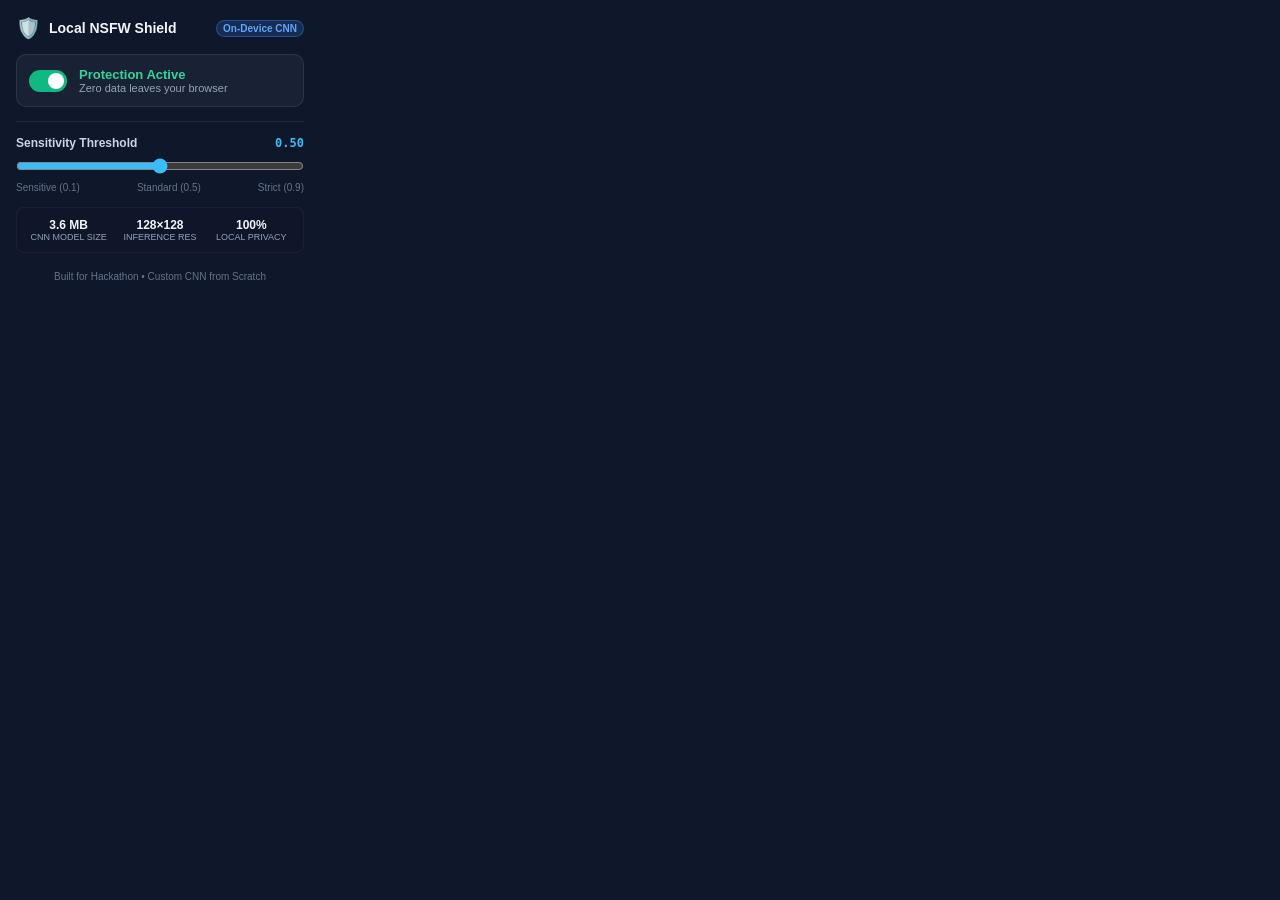
==== extension/popup.html @ f1f172b1 "chore(release): package and publish v1.0.0 direct download release zip" ====
<!DOCTYPE html>
<html lang="en">
<head>
  <meta charset="UTF-8">
  <title>Local NSFW Shield</title>
  <link rel="stylesheet" href="popup.css">
</head>
<body>
  <div class="popup-card">
    <header class="header">
      <div class="brand">
        <span class="shield-icon">🛡️</span>
        <h1>Local NSFW Shield</h1>
      </div>
      <span class="badge">On-Device CNN</span>
    </header>

    <div class="status-section">
      <label class="toggle-switch">
        <input type="checkbox" id="enable-toggle" checked>
        <span class="slider round"></span>
      </label>
      <div class="status-label">
        <span class="status-title" id="status-text">Protection Active</span>
        <span class="status-sub">Zero data leaves your browser</span>
      </div>
    </div>

    <hr class="divider">

    <div class="control-group">
      <div class="control-header">
        <label for="threshold-slider">Sensitivity Threshold</label>
        <span class="value-display" id="threshold-val">0.50</span>
      </div>
      <input type="range" id="threshold-slider" min="0.10" max="0.90" step="0.05" value="0.50">
      <div class="range-labels">
        <span>Sensitive (0.1)</span>
        <span>Standard (0.5)</span>
        <span>Strict (0.9)</span>
      </div>
    </div>

    <div class="stats-box">
      <div class="stat-item">
        <span class="stat-num" id="stat-model">3.6 MB</span>
        <span class="stat-lbl">CNN Model Size</span>
      </div>
      <div class="stat-item">
        <span class="stat-num" id="stat-res">128×128</span>
        <span class="stat-lbl">Inference Res</span>
      </div>
      <div class="stat-item">
        <span class="stat-num" id="stat-privacy">100%</span>
        <span class="stat-lbl">Local Privacy</span>
      </div>
    </div>

    <footer class="footer">
      <span>Built for Hackathon • Custom CNN from Scratch</span>
    </footer>
  </div>

  <script src="popup.js"></script>
</body>
</html>
---- extension/popup.css ----
* {
  box-sizing: border-box;
  margin: 0;
  padding: 0;
}

body {
  width: 320px;
  font-family: -apple-system, BlinkMacSystemFont, "Segoe UI", Roboto, sans-serif;
  background: #0f172a;
  color: #f8fafc;
  padding: 16px;
  user-select: none;
}

.popup-card {
  display: flex;
  flex-direction: column;
  gap: 14px;
}

.header {
  display: flex;
  align-items: center;
  justify-content: space-between;
}

.brand {
  display: flex;
  align-items: center;
  gap: 8px;
}

.shield-icon {
  font-size: 20px;
}

h1 {
  font-size: 14px;
  font-weight: 700;
  color: #f1f5f9;
}

.badge {
  font-size: 10px;
  font-weight: 600;
  background: rgba(59, 130, 246, 0.2);
  color: #60a5fa;
  border: 1px solid rgba(59, 130, 246, 0.4);
  padding: 2px 6px;
  border-radius: 10px;
}

.status-section {
  display: flex;
  align-items: center;
  gap: 12px;
  background: rgba(30, 41, 59, 0.7);
  padding: 12px;
  border-radius: 10px;
  border: 1px solid rgba(255, 255, 255, 0.08);
}

.status-label {
  display: flex;
  flex-direction: column;
}

.status-title {
  font-size: 13px;
  font-weight: 600;
  color: #34d399;
}

.status-sub {
  font-size: 11px;
  color: #94a3b8;
}

.divider {
  border: none;
  height: 1px;
  background: rgba(255, 255, 255, 0.08);
}

.control-group {
  display: flex;
  flex-direction: column;
  gap: 8px;
}

.control-header {
  display: flex;
  justify-content: space-between;
  font-size: 12px;
  font-weight: 600;
  color: #cbd5e1;
}

.value-display {
  color: #38bdf8;
  font-family: monospace;
}

input[type="range"] {
  width: 100%;
  accent-color: #38bdf8;
  cursor: pointer;
}

.range-labels {
  display: flex;
  justify-content: space-between;
  font-size: 10px;
  color: #64748b;
}

.stats-box {
  display: grid;
  grid-template-columns: repeat(3, 1fr);
  gap: 8px;
  background: rgba(15, 23, 42, 0.6);
  padding: 10px;
  border-radius: 8px;
  border: 1px solid rgba(255, 255, 255, 0.05);
}

.stat-item {
  display: flex;
  flex-direction: column;
  align-items: center;
  text-align: center;
}

.stat-num {
  font-size: 12px;
  font-weight: 700;
  color: #f1f5f9;
}

.stat-lbl {
  font-size: 9px;
  color: #94a3b8;
  text-transform: uppercase;
}

.footer {
  text-align: center;
  font-size: 10px;
  color: #64748b;
  margin-top: 4px;
}

/* Toggle switch styling */
.toggle-switch {
  position: relative;
  display: inline-block;
  width: 38px;
  height: 22px;
  flex-shrink: 0;
}

.toggle-switch input {
  opacity: 0;
  width: 0;
  height: 0;
}

.slider {
  position: absolute;
  cursor: pointer;
  top: 0;
  left: 0;
  right: 0;
  bottom: 0;
  background-color: #475569;
  transition: .2s;
}

.slider:before {
  position: absolute;
  content: "";
  height: 16px;
  width: 16px;
  left: 3px;
  bottom: 3px;
  background-color: white;
  transition: .2s;
}

input:checked + .slider {
  background-color: #10b981;
}

input:checked + .slider:before {
  transform: translateX(16px);
}

.slider.round {
  border-radius: 22px;
}

.slider.round:before {
  border-radius: 50%;
}
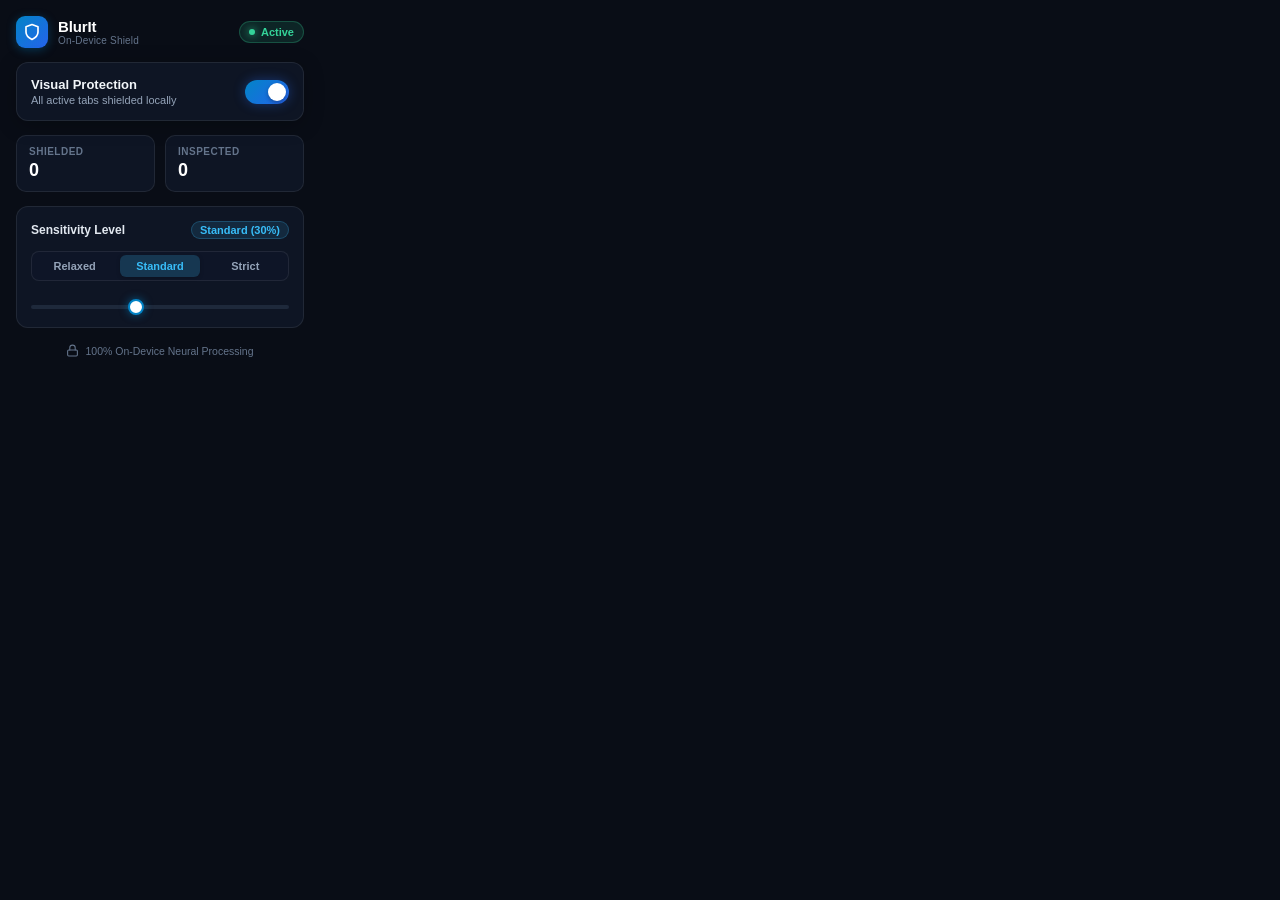
==== commit bea4db76: "feat(ui): redesign popup into luxury-tier interface and replace in-page warning badges with discreet" ====
--- a/extension/popup.html
+++ b/extension/popup.html
@@ -2,62 +2,83 @@
 <html lang="en">
 <head>
   <meta charset="UTF-8">
-  <title>Local NSFW Shield</title>
+  <meta name="viewport" content="width=device-width, initial-scale=1.0">
+  <title>BlurIt</title>
   <link rel="stylesheet" href="popup.css">
 </head>
 <body>
-  <div class="popup-card">
-    <header class="header">
+  <div class="app-container">
+    <!-- Header -->
+    <header class="app-header">
       <div class="brand">
-        <span class="shield-icon">🛡️</span>
-        <h1>Local NSFW Shield</h1>
+        <div class="brand-icon-wrapper">
+          <svg class="brand-icon" viewBox="0 0 24 24" width="18" height="18" fill="none" stroke="currentColor" stroke-width="2.2" stroke-linecap="round" stroke-linejoin="round">
+            <path d="M12 22s8-4 8-10V5l-8-3-8 3v7c0 6 8 10 8 10z"></path>
+          </svg>
+        </div>
+        <div class="brand-text">
+          <span class="brand-name">BlurIt</span>
+          <span class="brand-tag">On-Device Shield</span>
+        </div>
       </div>
-      <span class="badge">On-Device CNN</span>
+      <div class="status-indicator-badge" id="status-badge">
+        <span class="pulse-dot"></span>
+        <span class="status-text" id="status-text">Active</span>
+      </div>
     </header>
 
-    <div class="status-section">
-      <label class="toggle-switch">
+    <!-- Main Shield Card -->
+    <section class="shield-card">
+      <div class="shield-card-left">
+        <span class="shield-heading">Visual Protection</span>
+        <span class="shield-subheading" id="shield-subtext">All active tabs shielded locally</span>
+      </div>
+      <label class="switch" aria-label="Toggle protection">
         <input type="checkbox" id="enable-toggle" checked>
-        <span class="slider round"></span>
+        <span class="switch-slider"></span>
       </label>
-      <div class="status-label">
-        <span class="status-title" id="status-text">Protection Active</span>
-        <span class="status-sub">Zero data leaves your browser</span>
+    </section>
+
+    <!-- Metrics Grid -->
+    <section class="metrics-grid">
+      <div class="metric-card">
+        <span class="metric-label">Shielded</span>
+        <span class="metric-value" id="stat-blurred">0</span>
       </div>
-    </div>
+      <div class="metric-card">
+        <span class="metric-label">Inspected</span>
+        <span class="metric-value" id="stat-scanned">0</span>
+      </div>
+    </section>
 
-    <hr class="divider">
+    <!-- Sensitivity Control -->
+    <section class="control-panel">
+      <div class="control-header">
+        <span class="control-title">Sensitivity Level</span>
+        <span class="control-badge" id="threshold-val">Standard (30%)</span>
+      </div>
 
-    <div class="control-group">
-      <div class="control-header">
-        <label for="threshold-slider">Sensitivity Threshold</label>
-        <span class="value-display" id="threshold-val">0.50</span>
+      <!-- Preset Segmented Controls -->
+      <div class="preset-group">
+        <button type="button" class="preset-btn" data-val="0.45">Relaxed</button>
+        <button type="button" class="preset-btn active" data-val="0.30">Standard</button>
+        <button type="button" class="preset-btn" data-val="0.20">Strict</button>
       </div>
-      <input type="range" id="threshold-slider" min="0.10" max="0.90" step="0.05" value="0.50">
-      <div class="range-labels">
-        <span>Sensitive (0.1)</span>
-        <span>Standard (0.5)</span>
-        <span>Strict (0.9)</span>
+
+      <div class="slider-wrapper">
+        <input type="range" id="threshold-slider" min="0.10" max="0.60" step="0.05" value="0.30" aria-label="Sensitivity threshold">
       </div>
-    </div>
+    </section>
 
-    <div class="stats-box">
-      <div class="stat-item">
-        <span class="stat-num" id="stat-model">3.6 MB</span>
-        <span class="stat-lbl">CNN Model Size</span>
+    <!-- Privacy Guarantee Footer -->
+    <footer class="app-footer">
+      <div class="privacy-note">
+        <svg viewBox="0 0 24 24" width="13" height="13" fill="none" stroke="currentColor" stroke-width="2" stroke-linecap="round" stroke-linejoin="round">
+          <rect x="3" y="11" width="18" height="11" rx="2" ry="2"></rect>
+          <path d="M7 11V7a5 5 0 0 1 10 0v4"></path>
+        </svg>
+        <span>100% On-Device Neural Processing</span>
       </div>
-      <div class="stat-item">
-        <span class="stat-num" id="stat-res">128×128</span>
-        <span class="stat-lbl">Inference Res</span>
-      </div>
-      <div class="stat-item">
-        <span class="stat-num" id="stat-privacy">100%</span>
-        <span class="stat-lbl">Local Privacy</span>
-      </div>
-    </div>
-
-    <footer class="footer">
-      <span>Built for Hackathon • Custom CNN from Scratch</span>
     </footer>
   </div>
 
--- a/extension/popup.css
+++ b/extension/popup.css
@@ -1,3 +1,17 @@
+:root {
+  --bg-app: #090d16;
+  --bg-card: rgba(18, 26, 43, 0.7);
+  --bg-card-hover: rgba(24, 34, 56, 0.85);
+  --border-subtle: rgba(255, 255, 255, 0.08);
+  --border-focus: rgba(56, 189, 248, 0.4);
+  --text-primary: #f8fafc;
+  --text-secondary: #94a3b8;
+  --text-muted: #64748b;
+  --accent-blue: #38bdf8;
+  --accent-emerald: #34d399;
+  --accent-amber: #fbbf24;
+}
+
 * {
   box-sizing: border-box;
   margin: 0;
@@ -6,20 +20,22 @@
 
 body {
   width: 320px;
-  font-family: -apple-system, BlinkMacSystemFont, "Segoe UI", Roboto, sans-serif;
-  background: #0f172a;
-  color: #f8fafc;
+  font-family: -apple-system, BlinkMacSystemFont, "Inter", "Segoe UI", Roboto, sans-serif;
+  background: var(--bg-app);
+  color: var(--text-primary);
   padding: 16px;
   user-select: none;
-}
-
-.popup-card {
+  -webkit-font-smoothing: antialiased;
+}
+
+.app-container {
   display: flex;
   flex-direction: column;
   gap: 14px;
 }
 
-.header {
+/* Header */
+.app-header {
   display: flex;
   align-items: center;
   justify-content: space-between;
@@ -28,178 +44,294 @@
 .brand {
   display: flex;
   align-items: center;
-  gap: 8px;
-}
-
-.shield-icon {
-  font-size: 20px;
-}
-
-h1 {
-  font-size: 14px;
+  gap: 10px;
+}
+
+.brand-icon-wrapper {
+  width: 32px;
+  height: 32px;
+  border-radius: 9px;
+  background: linear-gradient(135deg, #0284c7, #2563eb);
+  display: flex;
+  align-items: center;
+  justify-content: center;
+  color: #ffffff;
+  box-shadow: 0 2px 10px rgba(2, 132, 199, 0.35);
+}
+
+.brand-text {
+  display: flex;
+  flex-direction: column;
+  line-height: 1.15;
+}
+
+.brand-name {
+  font-size: 15px;
   font-weight: 700;
+  letter-spacing: -0.01em;
+  color: #ffffff;
+}
+
+.brand-tag {
+  font-size: 10px;
+  font-weight: 500;
+  color: var(--text-muted);
+  letter-spacing: 0.02em;
+}
+
+.status-indicator-badge {
+  display: inline-flex;
+  align-items: center;
+  gap: 6px;
+  background: rgba(52, 211, 153, 0.12);
+  border: 1px solid rgba(52, 211, 153, 0.25);
+  padding: 4px 9px;
+  border-radius: 20px;
+  font-size: 11px;
+  font-weight: 600;
+  color: var(--accent-emerald);
+}
+
+.status-indicator-badge.paused {
+  background: rgba(251, 191, 36, 0.12);
+  border-color: rgba(251, 191, 36, 0.25);
+  color: var(--accent-amber);
+}
+
+.pulse-dot {
+  width: 6px;
+  height: 6px;
+  border-radius: 50%;
+  background: currentColor;
+  box-shadow: 0 0 8px currentColor;
+  animation: pulse-ring 2s infinite ease-in-out;
+}
+
+@keyframes pulse-ring {
+  0%, 100% { opacity: 1; transform: scale(1); }
+  50% { opacity: 0.5; transform: scale(0.85); }
+}
+
+/* Main Shield Card */
+.shield-card {
+  background: var(--bg-card);
+  backdrop-filter: blur(12px);
+  border: 1px solid var(--border-subtle);
+  border-radius: 12px;
+  padding: 14px;
+  display: flex;
+  align-items: center;
+  justify-content: space-between;
+  box-shadow: 0 4px 20px rgba(0, 0, 0, 0.25);
+}
+
+.shield-card-left {
+  display: flex;
+  flex-direction: column;
+  gap: 2px;
+}
+
+.shield-heading {
+  font-size: 13px;
+  font-weight: 600;
   color: #f1f5f9;
 }
 
-.badge {
-  font-size: 10px;
-  font-weight: 600;
-  background: rgba(59, 130, 246, 0.2);
-  color: #60a5fa;
-  border: 1px solid rgba(59, 130, 246, 0.4);
-  padding: 2px 6px;
-  border-radius: 10px;
-}
-
-.status-section {
-  display: flex;
-  align-items: center;
-  gap: 12px;
-  background: rgba(30, 41, 59, 0.7);
-  padding: 12px;
-  border-radius: 10px;
-  border: 1px solid rgba(255, 255, 255, 0.08);
-}
-
-.status-label {
-  display: flex;
-  flex-direction: column;
-}
-
-.status-title {
-  font-size: 13px;
-  font-weight: 600;
-  color: #34d399;
-}
-
-.status-sub {
+.shield-subheading {
   font-size: 11px;
-  color: #94a3b8;
-}
-
-.divider {
-  border: none;
-  height: 1px;
-  background: rgba(255, 255, 255, 0.08);
-}
-
-.control-group {
-  display: flex;
-  flex-direction: column;
-  gap: 8px;
-}
-
-.control-header {
-  display: flex;
-  justify-content: space-between;
-  font-size: 12px;
-  font-weight: 600;
-  color: #cbd5e1;
-}
-
-.value-display {
-  color: #38bdf8;
-  font-family: monospace;
-}
-
-input[type="range"] {
-  width: 100%;
-  accent-color: #38bdf8;
-  cursor: pointer;
-}
-
-.range-labels {
-  display: flex;
-  justify-content: space-between;
-  font-size: 10px;
-  color: #64748b;
-}
-
-.stats-box {
-  display: grid;
-  grid-template-columns: repeat(3, 1fr);
-  gap: 8px;
-  background: rgba(15, 23, 42, 0.6);
-  padding: 10px;
-  border-radius: 8px;
-  border: 1px solid rgba(255, 255, 255, 0.05);
-}
-
-.stat-item {
-  display: flex;
-  flex-direction: column;
-  align-items: center;
-  text-align: center;
-}
-
-.stat-num {
-  font-size: 12px;
-  font-weight: 700;
-  color: #f1f5f9;
-}
-
-.stat-lbl {
-  font-size: 9px;
-  color: #94a3b8;
-  text-transform: uppercase;
-}
-
-.footer {
-  text-align: center;
-  font-size: 10px;
-  color: #64748b;
-  margin-top: 4px;
-}
-
-/* Toggle switch styling */
-.toggle-switch {
+  color: var(--text-secondary);
+}
+
+/* iOS-Style Toggle Switch */
+.switch {
   position: relative;
   display: inline-block;
-  width: 38px;
-  height: 22px;
+  width: 44px;
+  height: 24px;
   flex-shrink: 0;
 }
 
-.toggle-switch input {
+.switch input {
   opacity: 0;
   width: 0;
   height: 0;
 }
 
-.slider {
+.switch-slider {
   position: absolute;
   cursor: pointer;
-  top: 0;
-  left: 0;
-  right: 0;
-  bottom: 0;
-  background-color: #475569;
-  transition: .2s;
-}
-
-.slider:before {
+  inset: 0;
+  background-color: #334155;
+  transition: all 0.25s cubic-bezier(0.4, 0, 0.2, 1);
+  border-radius: 24px;
+}
+
+.switch-slider::before {
   position: absolute;
   content: "";
-  height: 16px;
-  width: 16px;
+  height: 18px;
+  width: 18px;
   left: 3px;
   bottom: 3px;
   background-color: white;
-  transition: .2s;
-}
-
-input:checked + .slider {
-  background-color: #10b981;
-}
-
-input:checked + .slider:before {
-  transform: translateX(16px);
-}
-
-.slider.round {
-  border-radius: 22px;
-}
-
-.slider.round:before {
+  transition: all 0.25s cubic-bezier(0.4, 0, 0.2, 1);
   border-radius: 50%;
-}
+  box-shadow: 0 2px 4px rgba(0, 0, 0, 0.3);
+}
+
+.switch input:checked + .switch-slider {
+  background: linear-gradient(135deg, #0284c7, #2563eb);
+  box-shadow: 0 0 12px rgba(37, 99, 235, 0.4);
+}
+
+.switch input:checked + .switch-slider::before {
+  transform: translateX(20px);
+}
+
+/* Metrics Grid */
+.metrics-grid {
+  display: grid;
+  grid-template-columns: 1fr 1fr;
+  gap: 10px;
+}
+
+.metric-card {
+  background: var(--bg-card);
+  border: 1px solid var(--border-subtle);
+  border-radius: 10px;
+  padding: 10px 12px;
+  display: flex;
+  flex-direction: column;
+  gap: 3px;
+}
+
+.metric-label {
+  font-size: 10px;
+  text-transform: uppercase;
+  letter-spacing: 0.05em;
+  color: var(--text-muted);
+  font-weight: 600;
+}
+
+.metric-value {
+  font-size: 18px;
+  font-weight: 700;
+  color: #ffffff;
+  font-variant-numeric: tabular-nums;
+}
+
+/* Control Panel */
+.control-panel {
+  background: var(--bg-card);
+  border: 1px solid var(--border-subtle);
+  border-radius: 12px;
+  padding: 14px;
+  display: flex;
+  flex-direction: column;
+  gap: 12px;
+}
+
+.control-header {
+  display: flex;
+  align-items: center;
+  justify-content: space-between;
+}
+
+.control-title {
+  font-size: 12px;
+  font-weight: 600;
+  color: #e2e8f0;
+}
+
+.control-badge {
+  font-size: 11px;
+  font-weight: 600;
+  color: var(--accent-blue);
+  background: rgba(56, 189, 248, 0.12);
+  border: 1px solid rgba(56, 189, 248, 0.25);
+  padding: 2px 8px;
+  border-radius: 12px;
+}
+
+/* Segmented Buttons */
+.preset-group {
+  display: grid;
+  grid-template-columns: repeat(3, 1fr);
+  gap: 6px;
+  background: rgba(15, 23, 42, 0.6);
+  padding: 3px;
+  border-radius: 8px;
+  border: 1px solid var(--border-subtle);
+}
+
+.preset-btn {
+  background: transparent;
+  border: none;
+  color: var(--text-secondary);
+  padding: 5px 0;
+  font-size: 11px;
+  font-weight: 600;
+  border-radius: 6px;
+  cursor: pointer;
+  transition: all 0.15s ease;
+}
+
+.preset-btn:hover {
+  color: #ffffff;
+}
+
+.preset-btn.active {
+  background: rgba(56, 189, 248, 0.2);
+  color: var(--accent-blue);
+  box-shadow: 0 1px 4px rgba(0, 0, 0, 0.2);
+}
+
+/* Slider */
+.slider-wrapper {
+  padding-top: 2px;
+}
+
+input[type="range"] {
+  -webkit-appearance: none;
+  appearance: none;
+  width: 100%;
+  height: 4px;
+  background: #1e293b;
+  border-radius: 4px;
+  outline: none;
+  cursor: pointer;
+}
+
+input[type="range"]::-webkit-slider-thumb {
+  -webkit-appearance: none;
+  appearance: none;
+  width: 16px;
+  height: 16px;
+  border-radius: 50%;
+  background: #ffffff;
+  border: 2px solid #0284c7;
+  box-shadow: 0 0 8px rgba(2, 132, 199, 0.6);
+  cursor: pointer;
+  transition: transform 0.15s ease;
+}
+
+input[type="range"]::-webkit-slider-thumb:hover {
+  transform: scale(1.15);
+}
+
+/* Footer */
+.app-footer {
+  display: flex;
+  align-items: center;
+  justify-content: center;
+  padding-top: 2px;
+}
+
+.privacy-note {
+  display: flex;
+  align-items: center;
+  gap: 6px;
+  font-size: 10.5px;
+  color: var(--text-muted);
+  font-weight: 500;
+}
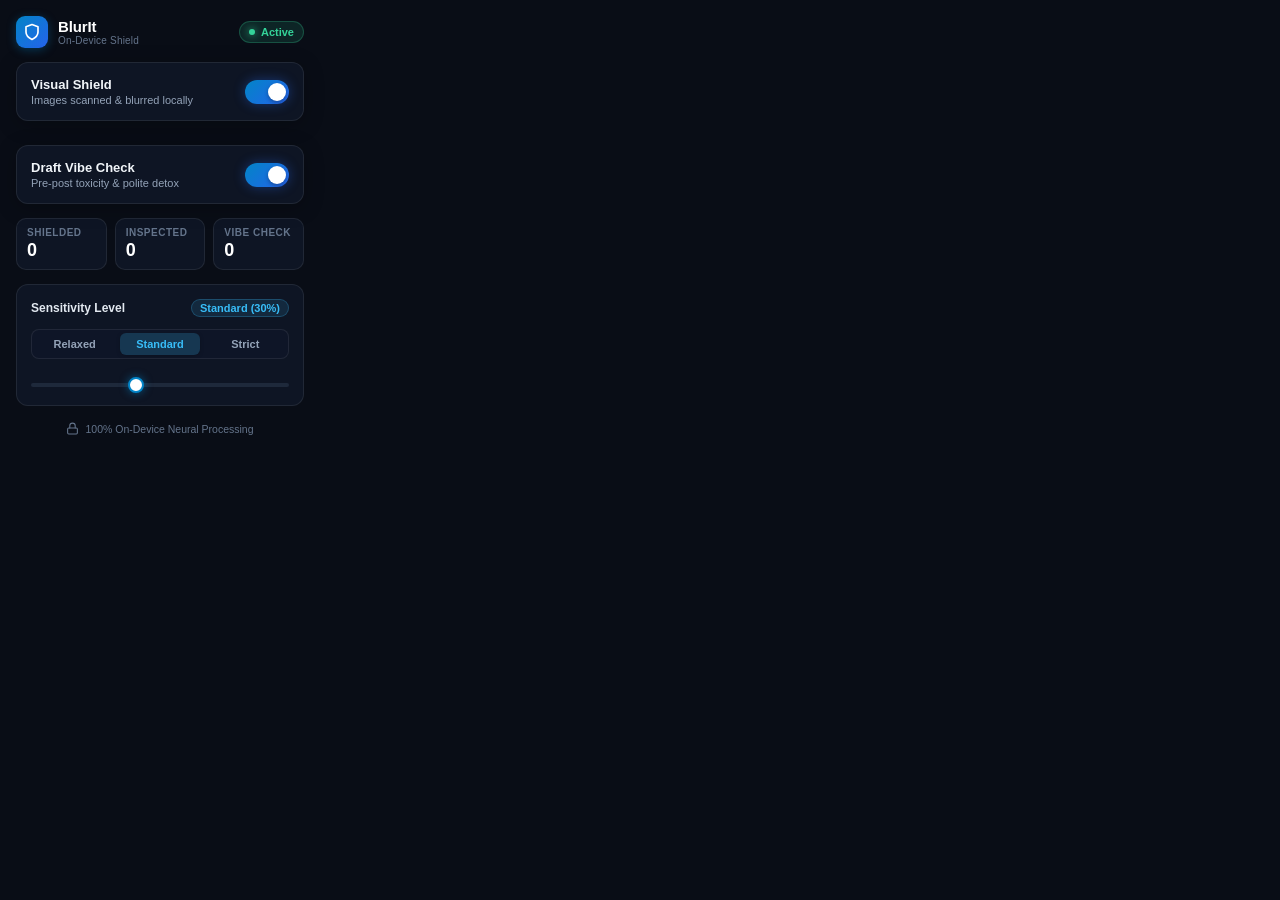
==== commit b239dadc: "feat(extension): add pre-draft message vibe checker and polite detoxifier" ====
--- a/extension/popup.html
+++ b/extension/popup.html
@@ -27,14 +27,26 @@
       </div>
     </header>
 
-    <!-- Main Shield Card -->
+    <!-- Main Shield Card (Images) -->
     <section class="shield-card">
       <div class="shield-card-left">
-        <span class="shield-heading">Visual Protection</span>
-        <span class="shield-subheading" id="shield-subtext">All active tabs shielded locally</span>
+        <span class="shield-heading">Visual Shield</span>
+        <span class="shield-subheading" id="shield-subtext">Images scanned & blurred locally</span>
       </div>
-      <label class="switch" aria-label="Toggle protection">
+      <label class="switch" aria-label="Toggle visual protection">
         <input type="checkbox" id="enable-toggle" checked>
+        <span class="switch-slider"></span>
+      </label>
+    </section>
+
+    <!-- Message Vibe Check Card -->
+    <section class="shield-card" style="margin-top: 10px;">
+      <div class="shield-card-left">
+        <span class="shield-heading">Draft Vibe Check</span>
+        <span class="shield-subheading" id="vibe-subtext">Pre-post toxicity & polite detox</span>
+      </div>
+      <label class="switch" aria-label="Toggle message vibe check">
+        <input type="checkbox" id="vibe-toggle" checked>
         <span class="switch-slider"></span>
       </label>
     </section>
@@ -48,6 +60,10 @@
       <div class="metric-card">
         <span class="metric-label">Inspected</span>
         <span class="metric-value" id="stat-scanned">0</span>
+      </div>
+      <div class="metric-card">
+        <span class="metric-label">Vibe Check</span>
+        <span class="metric-value" id="stat-vibe">0</span>
       </div>
     </section>
 
--- a/extension/popup.css
+++ b/extension/popup.css
@@ -191,18 +191,18 @@
 /* Metrics Grid */
 .metrics-grid {
   display: grid;
-  grid-template-columns: 1fr 1fr;
-  gap: 10px;
+  grid-template-columns: repeat(3, 1fr);
+  gap: 8px;
 }
 
 .metric-card {
   background: var(--bg-card);
   border: 1px solid var(--border-subtle);
   border-radius: 10px;
-  padding: 10px 12px;
-  display: flex;
-  flex-direction: column;
-  gap: 3px;
+  padding: 8px 10px;
+  display: flex;
+  flex-direction: column;
+  gap: 2px;
 }
 
 .metric-label {
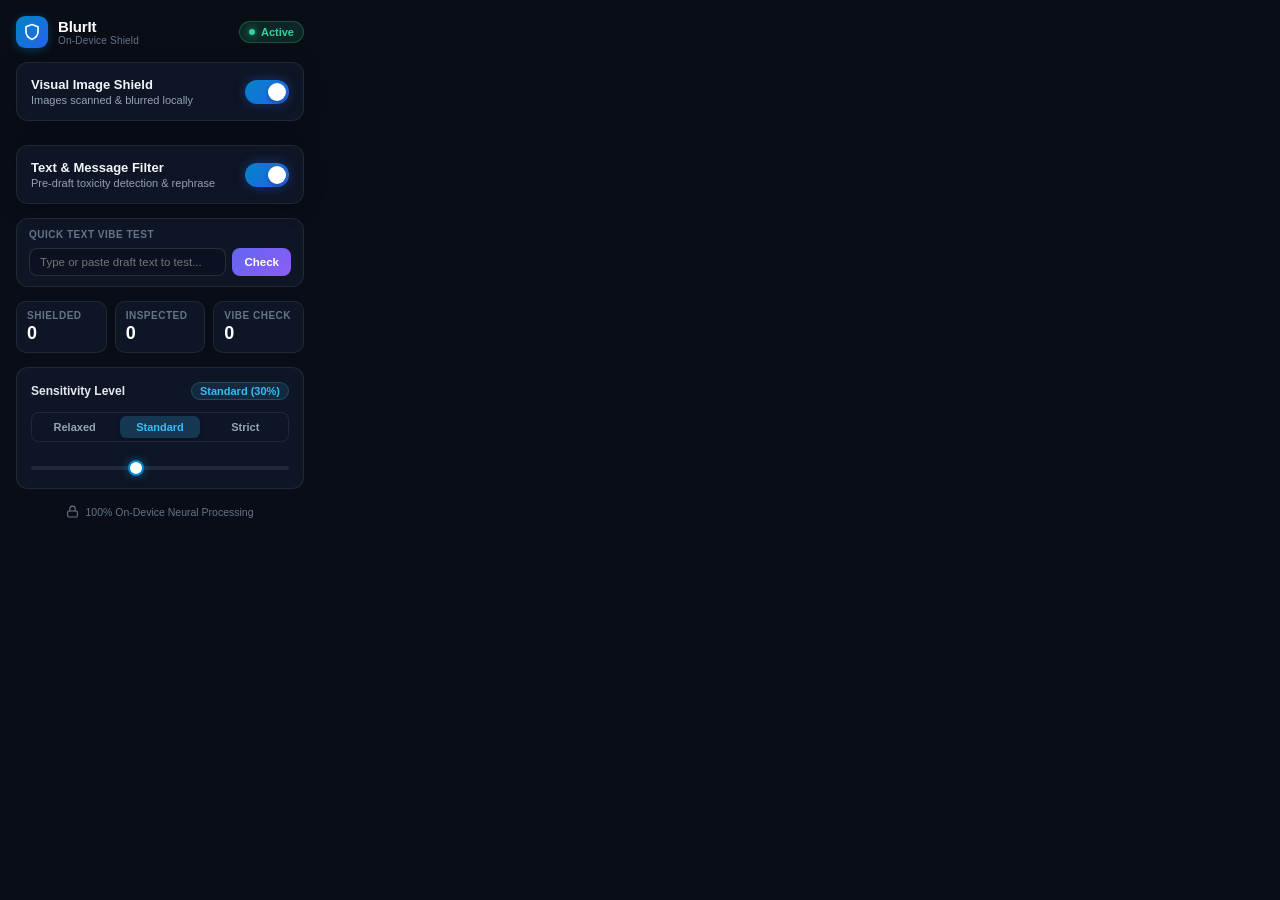
==== commit 783fe690: "feat(popup): add direct in-popup text vibe tester and dual text filter toggle" ====
--- a/extension/popup.html
+++ b/extension/popup.html
@@ -30,7 +30,7 @@
     <!-- Main Shield Card (Images) -->
     <section class="shield-card">
       <div class="shield-card-left">
-        <span class="shield-heading">Visual Shield</span>
+        <span class="shield-heading">Visual Image Shield</span>
         <span class="shield-subheading" id="shield-subtext">Images scanned & blurred locally</span>
       </div>
       <label class="switch" aria-label="Toggle visual protection">
@@ -39,16 +39,34 @@
       </label>
     </section>
 
-    <!-- Message Vibe Check Card -->
+    <!-- Text & Message Filter Card -->
     <section class="shield-card" style="margin-top: 10px;">
       <div class="shield-card-left">
-        <span class="shield-heading">Draft Vibe Check</span>
-        <span class="shield-subheading" id="vibe-subtext">Pre-post toxicity & polite detox</span>
+        <span class="shield-heading">Text & Message Filter</span>
+        <span class="shield-subheading" id="vibe-subtext">Pre-draft toxicity detection & rephrase</span>
       </div>
-      <label class="switch" aria-label="Toggle message vibe check">
+      <label class="switch" aria-label="Toggle text filter">
         <input type="checkbox" id="vibe-toggle" checked>
         <span class="switch-slider"></span>
       </label>
+    </section>
+
+    <!-- Direct In-Popup Text Checker -->
+    <section class="quick-text-section" id="quick-text-section">
+      <div class="quick-text-header">
+        <span class="quick-text-title">Quick Text Vibe Test</span>
+      </div>
+      <div class="quick-text-input-wrap">
+        <input type="text" id="popup-text-input" placeholder="Type or paste draft text to test..." />
+        <button type="button" id="popup-check-btn">Check</button>
+      </div>
+      <div class="quick-text-result" id="popup-text-result" style="display: none;">
+        <div class="result-status-row">
+          <span class="result-badge" id="popup-result-badge">Safe</span>
+          <span class="result-reason" id="popup-result-reason"></span>
+        </div>
+        <div class="result-suggestion" id="popup-result-suggestion"></div>
+      </div>
     </section>
 
     <!-- Metrics Grid -->
--- a/extension/popup.css
+++ b/extension/popup.css
@@ -335,3 +335,115 @@
   color: var(--text-muted);
   font-weight: 500;
 }
+
+/* Quick In-Popup Text Checker */
+.quick-text-section {
+  background: var(--bg-card);
+  border: 1px solid var(--border-subtle);
+  border-radius: 12px;
+  padding: 10px 12px;
+  display: flex;
+  flex-direction: column;
+  gap: 8px;
+}
+
+.quick-text-header {
+  display: flex;
+  justify-content: space-between;
+  align-items: center;
+}
+
+.quick-text-title {
+  font-size: 10px;
+  font-weight: 600;
+  text-transform: uppercase;
+  letter-spacing: 0.05em;
+  color: var(--text-muted);
+}
+
+.quick-text-input-wrap {
+  display: flex;
+  gap: 6px;
+}
+
+#popup-text-input {
+  flex: 1;
+  background: #0b1120;
+  border: 1px solid rgba(255, 255, 255, 0.12);
+  border-radius: 8px;
+  padding: 7px 10px;
+  font-size: 11.5px;
+  color: #f1f5f9;
+  outline: none;
+  font-family: inherit;
+  transition: border-color 0.2s;
+}
+
+#popup-text-input:focus {
+  border-color: #8b5cf6;
+}
+
+#popup-check-btn {
+  background: linear-gradient(135deg, #6366f1, #8b5cf6);
+  color: #ffffff;
+  border: none;
+  border-radius: 8px;
+  padding: 0 12px;
+  font-size: 11.5px;
+  font-weight: 600;
+  cursor: pointer;
+  transition: transform 0.15s ease, opacity 0.2s;
+}
+
+#popup-check-btn:hover {
+  opacity: 0.92;
+  transform: translateY(-1px);
+}
+
+.quick-text-result {
+  background: rgba(15, 23, 42, 0.85);
+  border: 1px solid rgba(255, 255, 255, 0.08);
+  border-radius: 8px;
+  padding: 8px 10px;
+  font-size: 11px;
+}
+
+.result-status-row {
+  display: flex;
+  align-items: center;
+  gap: 6px;
+  margin-bottom: 4px;
+}
+
+.result-badge {
+  font-size: 9px;
+  font-weight: 700;
+  padding: 2px 6px;
+  border-radius: 4px;
+  text-transform: uppercase;
+}
+
+.result-badge.toxic {
+  background: rgba(239, 68, 68, 0.25);
+  color: #fca5a5;
+  border: 1px solid rgba(239, 68, 68, 0.4);
+}
+
+.result-badge.safe {
+  background: rgba(34, 197, 94, 0.25);
+  color: #86efac;
+  border: 1px solid rgba(34, 197, 94, 0.4);
+}
+
+.result-reason {
+  color: #94a3b8;
+  font-size: 10.5px;
+}
+
+.result-suggestion {
+  color: #e2e8f0;
+  font-style: italic;
+  word-break: break-word;
+  line-height: 1.4;
+  margin-top: 3px;
+}
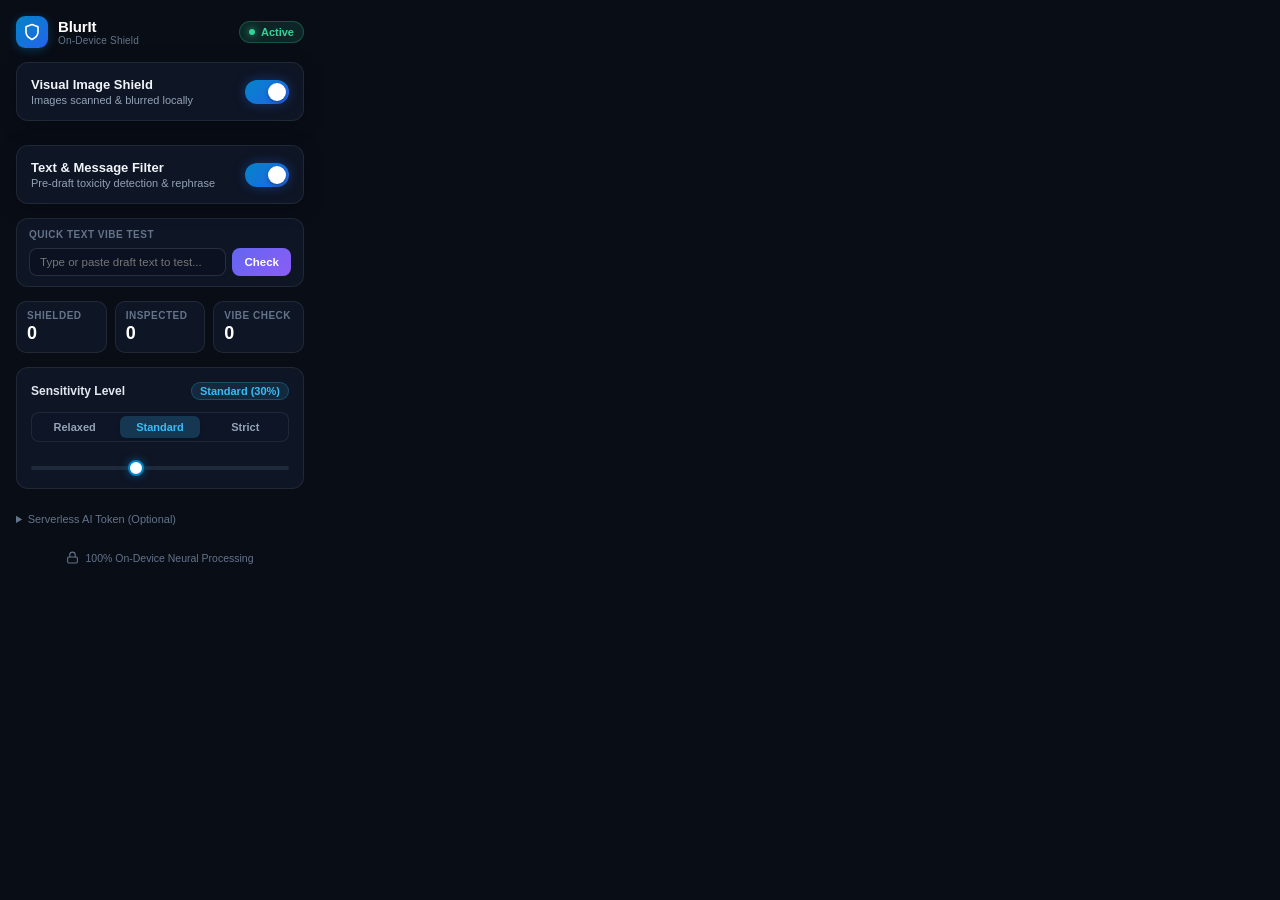
==== commit 12e2670a: "feat(vibe): sync latest upstream Hinglish & Devanagari dataset with precompiled sub-millisecond eval" ====
--- a/extension/popup.html
+++ b/extension/popup.html
@@ -66,6 +66,10 @@
           <span class="result-reason" id="popup-result-reason"></span>
         </div>
         <div class="result-suggestion" id="popup-result-suggestion"></div>
+        <div id="popup-result-actions" style="display: flex; gap: 6px; margin-top: 8px;">
+          <button type="button" id="popup-replace-btn" style="background: linear-gradient(135deg, #6366f1, #8b5cf6); color: white; border: none; border-radius: 6px; padding: 4px 10px; font-size: 10.5px; font-weight: 600; cursor: pointer;">Replace Text</button>
+          <button type="button" id="popup-copy-btn" style="background: rgba(255, 255, 255, 0.08); color: #cbd5e1; border: 1px solid rgba(255, 255, 255, 0.12); border-radius: 6px; padding: 4px 10px; font-size: 10.5px; font-weight: 500; cursor: pointer;">Copy</button>
+        </div>
       </div>
     </section>
 
@@ -104,8 +108,17 @@
       </div>
     </section>
 
+    <!-- Optional HF Cloud AI Token -->
+    <details class="hf-details" style="margin-top: 10px; font-size: 11px; color: var(--text-muted);">
+      <summary style="cursor: pointer; user-select: none; font-weight: 500;">Serverless AI Token (Optional)</summary>
+      <div style="margin-top: 6px; display: flex; gap: 6px;">
+        <input type="password" id="popup-hf-token" placeholder="hf_xxxxxxxxxxxx (Optional)" style="flex: 1; background: #0b1120; border: 1px solid rgba(255,255,255,0.12); border-radius: 6px; padding: 5px 8px; font-size: 11px; color: #f1f5f9; outline: none;" />
+        <button type="button" id="popup-save-hf-btn" style="background: rgba(255,255,255,0.1); border: 1px solid rgba(255,255,255,0.15); color: #f8fafc; border-radius: 6px; padding: 0 10px; font-size: 10.5px; cursor: pointer;">Save</button>
+      </div>
+    </details>
+
     <!-- Privacy Guarantee Footer -->
-    <footer class="app-footer">
+    <footer class="app-footer" style="margin-top: 10px;">
       <div class="privacy-note">
         <svg viewBox="0 0 24 24" width="13" height="13" fill="none" stroke="currentColor" stroke-width="2" stroke-linecap="round" stroke-linejoin="round">
           <rect x="3" y="11" width="18" height="11" rx="2" ry="2"></rect>
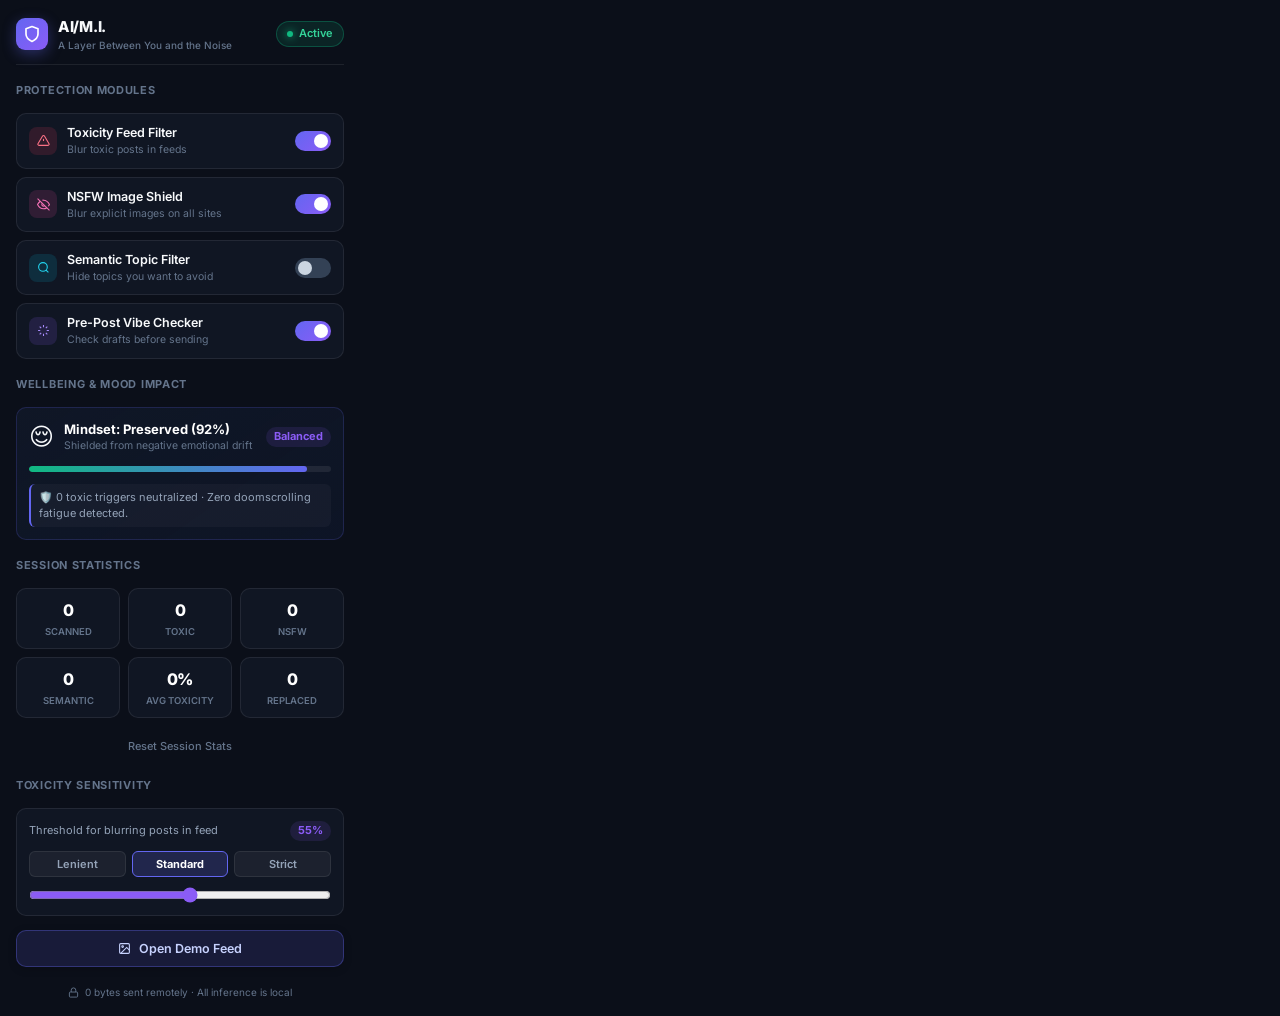
==== commit 84e833e2: "feat: complete CYHI wellbeing layer extension with bilingual toxicity classifier & WhatsApp/Instagra" ====
--- a/extension/popup.html
+++ b/extension/popup.html
@@ -3,132 +3,165 @@
 <head>
   <meta charset="UTF-8">
   <meta name="viewport" content="width=device-width, initial-scale=1.0">
-  <title>BlurIt</title>
+  <title>AI/M.I.</title>
+  <link href="https://fonts.googleapis.com/css2?family=Inter:wght@400;500;600;700;800&display=swap" rel="stylesheet">
   <link rel="stylesheet" href="popup.css">
 </head>
 <body>
-  <div class="app-container">
-    <!-- Header -->
-    <header class="app-header">
-      <div class="brand">
-        <div class="brand-icon-wrapper">
-          <svg class="brand-icon" viewBox="0 0 24 24" width="18" height="18" fill="none" stroke="currentColor" stroke-width="2.2" stroke-linecap="round" stroke-linejoin="round">
-            <path d="M12 22s8-4 8-10V5l-8-3-8 3v7c0 6 8 10 8 10z"></path>
-          </svg>
+<div class="app">
+
+  <!-- Header -->
+  <header class="header">
+    <div class="brand">
+      <div class="brand-icon">
+        <svg width="18" height="18" viewBox="0 0 24 24" fill="none" stroke="currentColor" stroke-width="2.2" stroke-linecap="round" stroke-linejoin="round">
+          <path d="M12 22s8-4 8-10V5l-8-3-8 3v7c0 6 8 10 8 10z"></path>
+        </svg>
+      </div>
+      <div class="brand-copy">
+        <span class="brand-name">AI/M.I.</span>
+        <span class="brand-sub">A Layer Between You and the Noise</span>
+      </div>
+    </div>
+    <div class="status-pill" id="status-pill">
+      <span class="pulse"></span>
+      <span id="status-text">Active</span>
+    </div>
+  </header>
+
+  <!-- Feature Toggles -->
+  <div class="section-label">Protection Modules</div>
+  <div class="card-group">
+
+    <div class="toggle-card">
+      <div class="toggle-info">
+        <div class="toggle-icon toxicity-icon">
+          <svg width="13" height="13" viewBox="0 0 24 24" fill="none" stroke="currentColor" stroke-width="2"><path d="M10.29 3.86L1.82 18a2 2 0 0 0 1.71 3h16.94a2 2 0 0 0 1.71-3L13.71 3.86a2 2 0 0 0-3.42 0z"></path><line x1="12" y1="9" x2="12" y2="13"></line><line x1="12" y1="17" x2="12.01" y2="17"></line></svg>
         </div>
-        <div class="brand-text">
-          <span class="brand-name">BlurIt</span>
-          <span class="brand-tag">On-Device Shield</span>
+        <div>
+          <span class="toggle-label">Toxicity Feed Filter</span>
+          <span class="toggle-desc" id="toxicity-desc">Blur toxic posts in feeds</span>
         </div>
       </div>
-      <div class="status-indicator-badge" id="status-badge">
-        <span class="pulse-dot"></span>
-        <span class="status-text" id="status-text">Active</span>
-      </div>
-    </header>
+      <label class="switch"><input type="checkbox" id="toggle-toxicity" checked><span class="slider"></span></label>
+    </div>
 
-    <!-- Main Shield Card (Images) -->
-    <section class="shield-card">
-      <div class="shield-card-left">
-        <span class="shield-heading">Visual Image Shield</span>
-        <span class="shield-subheading" id="shield-subtext">Images scanned & blurred locally</span>
-      </div>
-      <label class="switch" aria-label="Toggle visual protection">
-        <input type="checkbox" id="enable-toggle" checked>
-        <span class="switch-slider"></span>
-      </label>
-    </section>
-
-    <!-- Text & Message Filter Card -->
-    <section class="shield-card" style="margin-top: 10px;">
-      <div class="shield-card-left">
-        <span class="shield-heading">Text & Message Filter</span>
-        <span class="shield-subheading" id="vibe-subtext">Pre-draft toxicity detection & rephrase</span>
-      </div>
-      <label class="switch" aria-label="Toggle text filter">
-        <input type="checkbox" id="vibe-toggle" checked>
-        <span class="switch-slider"></span>
-      </label>
-    </section>
-
-    <!-- Direct In-Popup Text Checker -->
-    <section class="quick-text-section" id="quick-text-section">
-      <div class="quick-text-header">
-        <span class="quick-text-title">Quick Text Vibe Test</span>
-      </div>
-      <div class="quick-text-input-wrap">
-        <input type="text" id="popup-text-input" placeholder="Type or paste draft text to test..." />
-        <button type="button" id="popup-check-btn">Check</button>
-      </div>
-      <div class="quick-text-result" id="popup-text-result" style="display: none;">
-        <div class="result-status-row">
-          <span class="result-badge" id="popup-result-badge">Safe</span>
-          <span class="result-reason" id="popup-result-reason"></span>
+    <div class="toggle-card">
+      <div class="toggle-info">
+        <div class="toggle-icon nsfw-icon">
+          <svg width="13" height="13" viewBox="0 0 24 24" fill="none" stroke="currentColor" stroke-width="2"><path d="M17.94 17.94A10.07 10.07 0 0 1 12 20c-7 0-11-8-11-8a18.45 18.45 0 0 1 5.06-5.94M9.9 4.24A9.12 9.12 0 0 1 12 4c7 0 11 8 11 8a18.5 18.5 0 0 1-2.16 3.19m-6.72-1.07a3 3 0 1 1-4.24-4.24"></path><line x1="1" y1="1" x2="23" y2="23"></line></svg>
         </div>
-        <div class="result-suggestion" id="popup-result-suggestion"></div>
-        <div id="popup-result-actions" style="display: flex; gap: 6px; margin-top: 8px;">
-          <button type="button" id="popup-replace-btn" style="background: linear-gradient(135deg, #6366f1, #8b5cf6); color: white; border: none; border-radius: 6px; padding: 4px 10px; font-size: 10.5px; font-weight: 600; cursor: pointer;">Replace Text</button>
-          <button type="button" id="popup-copy-btn" style="background: rgba(255, 255, 255, 0.08); color: #cbd5e1; border: 1px solid rgba(255, 255, 255, 0.12); border-radius: 6px; padding: 4px 10px; font-size: 10.5px; font-weight: 500; cursor: pointer;">Copy</button>
+        <div>
+          <span class="toggle-label">NSFW Image Shield</span>
+          <span class="toggle-desc" id="nsfw-desc">Blur explicit images on all sites</span>
         </div>
       </div>
-    </section>
+      <label class="switch"><input type="checkbox" id="toggle-nsfw" checked><span class="slider"></span></label>
+    </div>
 
-    <!-- Metrics Grid -->
-    <section class="metrics-grid">
-      <div class="metric-card">
-        <span class="metric-label">Shielded</span>
-        <span class="metric-value" id="stat-blurred">0</span>
+    <div class="toggle-card">
+      <div class="toggle-info">
+        <div class="toggle-icon semantic-icon">
+          <svg width="13" height="13" viewBox="0 0 24 24" fill="none" stroke="currentColor" stroke-width="2"><circle cx="11" cy="11" r="8"></circle><line x1="21" y1="21" x2="16.65" y2="16.65"></line></svg>
+        </div>
+        <div>
+          <span class="toggle-label">Semantic Topic Filter</span>
+          <span class="toggle-desc" id="semantic-desc">Hide topics you want to avoid</span>
+        </div>
       </div>
-      <div class="metric-card">
-        <span class="metric-label">Inspected</span>
-        <span class="metric-value" id="stat-scanned">0</span>
+      <label class="switch"><input type="checkbox" id="toggle-semantic"><span class="slider"></span></label>
+    </div>
+
+    <div class="toggle-card">
+      <div class="toggle-info">
+        <div class="toggle-icon vibe-icon">
+          <svg width="13" height="13" viewBox="0 0 24 24" fill="none" stroke="currentColor" stroke-width="2"><path d="M12 2v4m0 12v4M4.93 4.93l2.83 2.83m8.48 8.48l2.83 2.83M2 12h4m12 0h4M4.93 19.07l2.83-2.83m8.48-8.48l2.83-2.83"></path></svg>
+        </div>
+        <div>
+          <span class="toggle-label">Pre-Post Vibe Checker</span>
+          <span class="toggle-desc" id="vibe-desc">Check drafts before sending</span>
+        </div>
       </div>
-      <div class="metric-card">
-        <span class="metric-label">Vibe Check</span>
-        <span class="metric-value" id="stat-vibe">0</span>
-      </div>
-    </section>
-
-    <!-- Sensitivity Control -->
-    <section class="control-panel">
-      <div class="control-header">
-        <span class="control-title">Sensitivity Level</span>
-        <span class="control-badge" id="threshold-val">Standard (30%)</span>
-      </div>
-
-      <!-- Preset Segmented Controls -->
-      <div class="preset-group">
-        <button type="button" class="preset-btn" data-val="0.45">Relaxed</button>
-        <button type="button" class="preset-btn active" data-val="0.30">Standard</button>
-        <button type="button" class="preset-btn" data-val="0.20">Strict</button>
-      </div>
-
-      <div class="slider-wrapper">
-        <input type="range" id="threshold-slider" min="0.10" max="0.60" step="0.05" value="0.30" aria-label="Sensitivity threshold">
-      </div>
-    </section>
-
-    <!-- Optional HF Cloud AI Token -->
-    <details class="hf-details" style="margin-top: 10px; font-size: 11px; color: var(--text-muted);">
-      <summary style="cursor: pointer; user-select: none; font-weight: 500;">Serverless AI Token (Optional)</summary>
-      <div style="margin-top: 6px; display: flex; gap: 6px;">
-        <input type="password" id="popup-hf-token" placeholder="hf_xxxxxxxxxxxx (Optional)" style="flex: 1; background: #0b1120; border: 1px solid rgba(255,255,255,0.12); border-radius: 6px; padding: 5px 8px; font-size: 11px; color: #f1f5f9; outline: none;" />
-        <button type="button" id="popup-save-hf-btn" style="background: rgba(255,255,255,0.1); border: 1px solid rgba(255,255,255,0.15); color: #f8fafc; border-radius: 6px; padding: 0 10px; font-size: 10.5px; cursor: pointer;">Save</button>
-      </div>
-    </details>
-
-    <!-- Privacy Guarantee Footer -->
-    <footer class="app-footer" style="margin-top: 10px;">
-      <div class="privacy-note">
-        <svg viewBox="0 0 24 24" width="13" height="13" fill="none" stroke="currentColor" stroke-width="2" stroke-linecap="round" stroke-linejoin="round">
-          <rect x="3" y="11" width="18" height="11" rx="2" ry="2"></rect>
-          <path d="M7 11V7a5 5 0 0 1 10 0v4"></path>
-        </svg>
-        <span>100% On-Device Neural Processing</span>
-      </div>
-    </footer>
+      <label class="switch"><input type="checkbox" id="toggle-vibe" checked><span class="slider"></span></label>
+    </div>
   </div>
 
-  <script src="popup.js"></script>
+
+  <!-- Digital Wellbeing & Mood Impact -->
+  <div class="section-label">Wellbeing & Mood Impact</div>
+  <section class="section mood-section">
+    <div class="mood-header">
+      <div class="mood-status">
+        <span class="mood-emoji" id="mood-emoji">😌</span>
+        <div>
+          <div class="mood-score-text" id="mood-score-text">Mindset: Preserved (92%)</div>
+          <div class="mood-subtext" id="mood-subtext">Shielded from negative emotional drift</div>
+        </div>
+      </div>
+      <span class="section-badge" id="mood-badge">Balanced</span>
+    </div>
+    <div class="mood-bar-container">
+      <div class="mood-bar-fill" id="mood-bar-fill" style="width: 92%;"></div>
+    </div>
+    <div class="mood-insights" id="mood-insights">
+      🛡️ 0 toxic triggers neutralized · Zero doomscrolling fatigue detected.
+    </div>
+  </section>
+
+  <!-- Stats -->
+  <div class="section-label">Session Statistics</div>
+  <div class="stats-grid">
+    <div class="stat"><span class="stat-val" id="stat-scanned">0</span><span class="stat-lbl">Scanned</span></div>
+    <div class="stat"><span class="stat-val" id="stat-toxic">0</span><span class="stat-lbl">Toxic</span></div>
+    <div class="stat"><span class="stat-val" id="stat-nsfw">0</span><span class="stat-lbl">NSFW</span></div>
+    <div class="stat"><span class="stat-val" id="stat-semantic">0</span><span class="stat-lbl">Semantic</span></div>
+    <div class="stat"><span class="stat-val" id="stat-avgtox">0%</span><span class="stat-lbl">Avg Toxicity</span></div>
+    <div class="stat"><span class="stat-val" id="stat-replaced">0</span><span class="stat-lbl">Replaced</span></div>
+  </div>
+  <button id="reset-stats-btn" class="ghost-btn" type="button">Reset Session Stats</button>
+
+  <!-- Toxicity Threshold -->
+  <div class="section-label">Toxicity Sensitivity</div>
+  <section class="section">
+    <div class="section-header">
+      <span class="section-desc">Threshold for blurring posts in feed</span>
+      <span class="section-badge" id="tox-threshold-label">55%</span>
+    </div>
+    <div class="preset-row">
+      <button class="preset" data-tox="0.70">Lenient</button>
+      <button class="preset active" data-tox="0.55">Standard</button>
+      <button class="preset" data-tox="0.35">Strict</button>
+    </div>
+    <input type="range" id="tox-slider" min="0.15" max="0.90" step="0.05" value="0.55" class="cyhi-slider" aria-label="Toxicity threshold">
+  </section>
+
+  <!-- Semantic Topics -->
+  <div class="section-label" id="topics-label" style="display:none;">Topics to Avoid</div>
+  <section class="section" id="topics-section" style="display:none;">
+    <div class="topics-input-row">
+      <input type="text" id="topic-input" placeholder="e.g. politics, crypto scams…" autocomplete="off"/>
+      <button id="add-topic-btn" type="button">Add</button>
+    </div>
+    <div id="topics-list" class="topics-list"></div>
+    <div class="section-header" style="margin-top:8px;">
+      <span class="section-desc">Similarity threshold</span>
+      <span class="section-badge" id="sem-threshold-label">60%</span>
+    </div>
+    <input type="range" id="sem-slider" min="0.30" max="0.90" step="0.05" value="0.60" class="cyhi-slider" aria-label="Semantic threshold">
+  </section>
+
+  <!-- Demo Page Link -->
+  <button id="open-demo-btn" class="accent-btn" type="button">
+    <svg width="13" height="13" viewBox="0 0 24 24" fill="none" stroke="currentColor" stroke-width="2"><rect x="3" y="3" width="18" height="18" rx="2" ry="2"></rect><circle cx="8.5" cy="8.5" r="1.5"></circle><polyline points="21 15 16 10 5 21"></polyline></svg>
+    Open Demo Feed
+  </button>
+
+  <!-- Footer -->
+  <footer class="footer">
+    <svg width="11" height="11" viewBox="0 0 24 24" fill="none" stroke="currentColor" stroke-width="2"><rect x="3" y="11" width="18" height="11" rx="2"></rect><path d="M7 11V7a5 5 0 0 1 10 0v4"></path></svg>
+    0 bytes sent remotely · All inference is local
+  </footer>
+</div>
+<script src="popup.js"></script>
 </body>
 </html>
--- a/extension/popup.css
+++ b/extension/popup.css
@@ -1,44 +1,70 @@
+/**
+ * AI/M.I. (CYHI) — Popup Stylesheet
+ * Dark, modern, glassmorphism design system
+ */
+
 :root {
-  --bg-app: #090d16;
-  --bg-card: rgba(18, 26, 43, 0.7);
-  --bg-card-hover: rgba(24, 34, 56, 0.85);
-  --border-subtle: rgba(255, 255, 255, 0.08);
-  --border-focus: rgba(56, 189, 248, 0.4);
+  --bg-primary: #0b0f19;
+  --bg-card: rgba(18, 24, 38, 0.85);
+  --bg-card-hover: rgba(28, 36, 56, 0.95);
+  --bg-card-subtle: rgba(255, 255, 255, 0.03);
+  --border-card: rgba(255, 255, 255, 0.08);
+  --border-focus: #6366f1;
+
+  --accent-purple: #8b5cf6;
+  --accent-indigo: #6366f1;
+  --accent-cyan: #06b6d4;
+  --accent-pink: #ec4899;
+
   --text-primary: #f8fafc;
   --text-secondary: #94a3b8;
   --text-muted: #64748b;
-  --accent-blue: #38bdf8;
-  --accent-emerald: #34d399;
-  --accent-amber: #fbbf24;
+
+  --status-safe: #10b981;
+  --status-safe-bg: rgba(16, 185, 129, 0.12);
+  --status-toxic: #f43f5e;
+  --status-toxic-bg: rgba(244, 63, 94, 0.12);
+
+  --font-sans: 'Inter', system-ui, -apple-system, BlinkMacSystemFont, 'Segoe UI', Roboto, sans-serif;
+  --radius-lg: 14px;
+  --radius-md: 10px;
+  --radius-sm: 6px;
+  --transition: all 0.2s cubic-bezier(0.16, 1, 0.3, 1);
 }
 
 * {
-  box-sizing: border-box;
   margin: 0;
   padding: 0;
+  box-sizing: border-box;
 }
 
 body {
-  width: 320px;
-  font-family: -apple-system, BlinkMacSystemFont, "Inter", "Segoe UI", Roboto, sans-serif;
-  background: var(--bg-app);
+  width: 360px;
+  min-height: 520px;
+  background-color: var(--bg-primary);
   color: var(--text-primary);
-  padding: 16px;
+  font-family: var(--font-sans);
+  font-size: 13px;
+  line-height: 1.45;
   user-select: none;
   -webkit-font-smoothing: antialiased;
-}
-
-.app-container {
+  overflow-x: hidden;
+}
+
+.app {
+  padding: 16px;
   display: flex;
   flex-direction: column;
   gap: 14px;
 }
 
-/* Header */
-.app-header {
+/* ── Header ── */
+.header {
   display: flex;
   align-items: center;
   justify-content: space-between;
+  padding-bottom: 12px;
+  border-bottom: 1px solid var(--border-card);
 }
 
 .brand {
@@ -47,107 +73,139 @@
   gap: 10px;
 }
 
-.brand-icon-wrapper {
+.brand-icon {
   width: 32px;
   height: 32px;
   border-radius: 9px;
-  background: linear-gradient(135deg, #0284c7, #2563eb);
+  background: linear-gradient(135deg, var(--accent-indigo), var(--accent-purple));
   display: flex;
   align-items: center;
   justify-content: center;
-  color: #ffffff;
-  box-shadow: 0 2px 10px rgba(2, 132, 199, 0.35);
-}
-
-.brand-text {
+  color: #fff;
+  box-shadow: 0 4px 14px rgba(99, 102, 241, 0.35);
+}
+
+.brand-copy {
   display: flex;
   flex-direction: column;
-  line-height: 1.15;
 }
 
 .brand-name {
   font-size: 15px;
-  font-weight: 700;
-  letter-spacing: -0.01em;
-  color: #ffffff;
-}
-
-.brand-tag {
+  font-weight: 800;
+  letter-spacing: -0.3px;
+  background: linear-gradient(90deg, #ffffff 0%, #cbd5e1 100%);
+  -webkit-background-clip: text;
+  -webkit-text-fill-color: transparent;
+}
+
+.brand-sub {
   font-size: 10px;
   font-weight: 500;
   color: var(--text-muted);
-  letter-spacing: 0.02em;
-}
-
-.status-indicator-badge {
+}
+
+.status-pill {
   display: inline-flex;
   align-items: center;
   gap: 6px;
-  background: rgba(52, 211, 153, 0.12);
-  border: 1px solid rgba(52, 211, 153, 0.25);
-  padding: 4px 9px;
+  padding: 4px 10px;
   border-radius: 20px;
+  background: rgba(16, 185, 129, 0.12);
+  border: 1px solid rgba(16, 185, 129, 0.3);
+  color: #34d399;
   font-size: 11px;
   font-weight: 600;
-  color: var(--accent-emerald);
-}
-
-.status-indicator-badge.paused {
-  background: rgba(251, 191, 36, 0.12);
-  border-color: rgba(251, 191, 36, 0.25);
-  color: var(--accent-amber);
-}
-
-.pulse-dot {
+}
+
+.pulse {
   width: 6px;
   height: 6px;
   border-radius: 50%;
-  background: currentColor;
-  box-shadow: 0 0 8px currentColor;
-  animation: pulse-ring 2s infinite ease-in-out;
-}
-
-@keyframes pulse-ring {
-  0%, 100% { opacity: 1; transform: scale(1); }
-  50% { opacity: 0.5; transform: scale(0.85); }
-}
-
-/* Main Shield Card */
-.shield-card {
+  background: #10b981;
+  box-shadow: 0 0 8px #10b981;
+  animation: pulseAnim 2s infinite;
+}
+
+@keyframes pulseAnim {
+  0% { transform: scale(0.95); opacity: 0.8; }
+  50% { transform: scale(1.3); opacity: 1; }
+  100% { transform: scale(0.95); opacity: 0.8; }
+}
+
+/* ── Section Labels ── */
+.section-label {
+  font-size: 11px;
+  font-weight: 700;
+  text-transform: uppercase;
+  letter-spacing: 0.7px;
+  color: var(--text-muted);
+  margin-top: 4px;
+}
+
+/* ── Toggle Cards ── */
+.card-group {
+  display: flex;
+  flex-direction: column;
+  gap: 8px;
+}
+
+.toggle-card {
+  display: flex;
+  align-items: center;
+  justify-content: space-between;
+  padding: 10px 12px;
+  border-radius: var(--radius-md);
   background: var(--bg-card);
-  backdrop-filter: blur(12px);
-  border: 1px solid var(--border-subtle);
-  border-radius: 12px;
-  padding: 14px;
-  display: flex;
-  align-items: center;
-  justify-content: space-between;
-  box-shadow: 0 4px 20px rgba(0, 0, 0, 0.25);
-}
-
-.shield-card-left {
-  display: flex;
-  flex-direction: column;
-  gap: 2px;
-}
-
-.shield-heading {
-  font-size: 13px;
+  border: 1px solid var(--border-card);
+  transition: var(--transition);
+}
+
+.toggle-card:hover {
+  background: var(--bg-card-hover);
+  border-color: rgba(255, 255, 255, 0.12);
+}
+
+.toggle-info {
+  display: flex;
+  align-items: center;
+  gap: 10px;
+}
+
+.toggle-icon {
+  width: 28px;
+  height: 28px;
+  border-radius: 8px;
+  display: flex;
+  align-items: center;
+  justify-content: center;
+  flex-shrink: 0;
+}
+
+.toxicity-icon { background: rgba(244, 63, 94, 0.15); color: #fb7185; }
+.nsfw-icon     { background: rgba(236, 72, 153, 0.15); color: #f472b6; }
+.semantic-icon { background: rgba(6, 182, 212, 0.15); color: #22d3ee; }
+.vibe-icon     { background: rgba(139, 92, 246, 0.15); color: #a78bfa; }
+
+.toggle-label {
+  font-size: 12.5px;
   font-weight: 600;
-  color: #f1f5f9;
-}
-
-.shield-subheading {
-  font-size: 11px;
-  color: var(--text-secondary);
-}
-
-/* iOS-Style Toggle Switch */
+  color: var(--text-primary);
+  display: block;
+}
+
+.toggle-desc {
+  font-size: 10.5px;
+  color: var(--text-muted);
+  display: block;
+}
+
+/* ── Switch ── */
 .switch {
   position: relative;
   display: inline-block;
-  width: 44px;
-  height: 24px;
+  width: 36px;
+  height: 20px;
   flex-shrink: 0;
 }
 
@@ -157,293 +215,317 @@
   height: 0;
 }
 
-.switch-slider {
+.slider {
   position: absolute;
   cursor: pointer;
-  inset: 0;
+  top: 0; left: 0; right: 0; bottom: 0;
   background-color: #334155;
-  transition: all 0.25s cubic-bezier(0.4, 0, 0.2, 1);
-  border-radius: 24px;
-}
-
-.switch-slider::before {
+  transition: var(--transition);
+  border-radius: 20px;
+}
+
+.slider:before {
   position: absolute;
   content: "";
-  height: 18px;
-  width: 18px;
+  height: 14px;
+  width: 14px;
   left: 3px;
   bottom: 3px;
-  background-color: white;
-  transition: all 0.25s cubic-bezier(0.4, 0, 0.2, 1);
+  background-color: #cbd5e1;
+  transition: var(--transition);
   border-radius: 50%;
-  box-shadow: 0 2px 4px rgba(0, 0, 0, 0.3);
-}
-
-.switch input:checked + .switch-slider {
-  background: linear-gradient(135deg, #0284c7, #2563eb);
-  box-shadow: 0 0 12px rgba(37, 99, 235, 0.4);
-}
-
-.switch input:checked + .switch-slider::before {
-  transform: translateX(20px);
-}
-
-/* Metrics Grid */
-.metrics-grid {
+}
+
+input:checked + .slider {
+  background: linear-gradient(135deg, var(--accent-indigo), var(--accent-purple));
+}
+
+input:checked + .slider:before {
+  transform: translateX(16px);
+  background-color: #ffffff;
+}
+
+/* ── Sections & Cards ── */
+.section {
+  background: var(--bg-card);
+  border: 1px solid var(--border-card);
+  border-radius: var(--radius-md);
+  padding: 12px;
+  display: flex;
+  flex-direction: column;
+  gap: 10px;
+}
+
+.section-header {
+  display: flex;
+  align-items: center;
+  justify-content: space-between;
+}
+
+.section-desc {
+  font-size: 11px;
+  color: var(--text-secondary);
+}
+
+.section-badge {
+  font-size: 11px;
+  font-weight: 700;
+  color: var(--accent-purple);
+  background: rgba(139, 92, 246, 0.12);
+  padding: 2px 8px;
+  border-radius: 12px;
+}
+
+/* ── Quick Vibe Test ── */
+.input-row, .topics-input-row {
+  display: flex;
+  gap: 8px;
+}
+
+input[type="text"] {
+  flex: 1;
+  background: rgba(15, 23, 42, 0.8);
+  border: 1px solid var(--border-card);
+  border-radius: var(--radius-sm);
+  padding: 8px 10px;
+  font-size: 12px;
+  color: var(--text-primary);
+  font-family: inherit;
+  outline: none;
+  transition: var(--transition);
+}
+
+input[type="text"]:focus {
+  border-color: var(--border-focus);
+  box-shadow: 0 0 0 2px rgba(99, 102, 241, 0.2);
+}
+
+button {
+  cursor: pointer;
+  font-family: inherit;
+  font-size: 12px;
+  font-weight: 600;
+  border-radius: var(--radius-sm);
+  border: none;
+  padding: 8px 14px;
+  transition: var(--transition);
+}
+
+#qcheck-btn, #add-topic-btn {
+  background: linear-gradient(135deg, var(--accent-indigo), var(--accent-purple));
+  color: #fff;
+  flex-shrink: 0;
+}
+
+#add-topic-btn:hover {
+  filter: brightness(1.1);
+  transform: translateY(-1px);
+}
+
+/* ── Stats Grid ── */
+.stats-grid {
   display: grid;
   grid-template-columns: repeat(3, 1fr);
   gap: 8px;
 }
 
-.metric-card {
+.stat {
   background: var(--bg-card);
-  border: 1px solid var(--border-subtle);
-  border-radius: 10px;
-  padding: 8px 10px;
+  border: 1px solid var(--border-card);
+  border-radius: var(--radius-md);
+  padding: 10px 8px;
   display: flex;
   flex-direction: column;
-  gap: 2px;
-}
-
-.metric-label {
-  font-size: 10px;
+  align-items: center;
+  justify-content: center;
+}
+
+.stat-val {
+  font-size: 16px;
+  font-weight: 800;
+  color: #fff;
+  letter-spacing: -0.3px;
+}
+
+.stat-lbl {
+  font-size: 9.5px;
+  font-weight: 600;
   text-transform: uppercase;
-  letter-spacing: 0.05em;
-  color: var(--text-muted);
-  font-weight: 600;
-}
-
-.metric-value {
-  font-size: 18px;
-  font-weight: 700;
-  color: #ffffff;
-  font-variant-numeric: tabular-nums;
-}
-
-/* Control Panel */
-.control-panel {
-  background: var(--bg-card);
-  border: 1px solid var(--border-subtle);
-  border-radius: 12px;
-  padding: 14px;
-  display: flex;
-  flex-direction: column;
-  gap: 12px;
-}
-
-.control-header {
-  display: flex;
-  align-items: center;
-  justify-content: space-between;
-}
-
-.control-title {
-  font-size: 12px;
-  font-weight: 600;
-  color: #e2e8f0;
-}
-
-.control-badge {
-  font-size: 11px;
-  font-weight: 600;
-  color: var(--accent-blue);
-  background: rgba(56, 189, 248, 0.12);
-  border: 1px solid rgba(56, 189, 248, 0.25);
-  padding: 2px 8px;
-  border-radius: 12px;
-}
-
-/* Segmented Buttons */
-.preset-group {
-  display: grid;
-  grid-template-columns: repeat(3, 1fr);
+  color: var(--text-muted);
+  margin-top: 2px;
+}
+
+.ghost-btn {
+  background: transparent;
+  color: var(--text-muted);
+  border: 1px solid transparent;
+  padding: 6px 12px;
+  font-size: 11px;
+  font-weight: 500;
+}
+
+.ghost-btn:hover {
+  color: var(--text-secondary);
+  border-color: var(--border-card);
+}
+
+/* ── Presets & Sliders ── */
+.preset-row {
+  display: flex;
   gap: 6px;
-  background: rgba(15, 23, 42, 0.6);
-  padding: 3px;
-  border-radius: 8px;
-  border: 1px solid var(--border-subtle);
-}
-
-.preset-btn {
-  background: transparent;
-  border: none;
+}
+
+.preset {
+  flex: 1;
+  background: rgba(255, 255, 255, 0.05);
+  border: 1px solid var(--border-card);
   color: var(--text-secondary);
   padding: 5px 0;
   font-size: 11px;
+  border-radius: var(--radius-sm);
+}
+
+.preset:hover {
+  background: rgba(255, 255, 255, 0.1);
+  color: var(--text-primary);
+}
+
+.preset.active {
+  background: rgba(99, 102, 241, 0.2);
+  border-color: var(--accent-indigo);
+  color: #fff;
+  font-weight: 700;
+}
+
+.cyhi-slider {
+  width: 100%;
+  accent-color: var(--accent-purple);
+  cursor: pointer;
+}
+
+/* ── Topics List ── */
+.topics-list {
+  display: flex;
+  flex-wrap: wrap;
+  gap: 6px;
+  max-height: 90px;
+  overflow-y: auto;
+}
+
+.topic-tag {
+  display: inline-flex;
+  align-items: center;
+  gap: 4px;
+  background: rgba(6, 182, 212, 0.15);
+  border: 1px solid rgba(6, 182, 212, 0.3);
+  color: #67e8f9;
+  font-size: 11px;
+  padding: 3px 8px;
+  border-radius: 12px;
+}
+
+.topic-tag button {
+  background: none;
+  border: none;
+  padding: 0;
+  color: #67e8f9;
+  font-size: 12px;
+  line-height: 1;
+  cursor: pointer;
+}
+
+/* ── Accent & Demo Buttons ── */
+.accent-btn {
+  display: flex;
+  align-items: center;
+  justify-content: center;
+  gap: 8px;
+  background: rgba(99, 102, 241, 0.15);
+  border: 1px solid rgba(99, 102, 241, 0.35);
+  color: #c7d2fe;
+  padding: 10px;
+  font-size: 12.5px;
   font-weight: 600;
-  border-radius: 6px;
-  cursor: pointer;
-  transition: all 0.15s ease;
-}
-
-.preset-btn:hover {
-  color: #ffffff;
-}
-
-.preset-btn.active {
-  background: rgba(56, 189, 248, 0.2);
-  color: var(--accent-blue);
-  box-shadow: 0 1px 4px rgba(0, 0, 0, 0.2);
-}
-
-/* Slider */
-.slider-wrapper {
-  padding-top: 2px;
-}
-
-input[type="range"] {
-  -webkit-appearance: none;
-  appearance: none;
+  border-radius: var(--radius-md);
+  box-shadow: 0 2px 8px rgba(0, 0, 0, 0.2);
+}
+
+.accent-btn:hover {
+  background: rgba(99, 102, 241, 0.25);
+  color: #fff;
+  border-color: var(--accent-indigo);
+  transform: translateY(-1px);
+}
+
+/* ── Digital Wellbeing & Mood Section ── */
+.mood-section {
+  background: linear-gradient(145deg, rgba(16, 24, 40, 0.9), rgba(15, 23, 42, 0.75));
+  border: 1px solid rgba(99, 102, 241, 0.2);
+  gap: 8px;
+}
+
+.mood-header {
+  display: flex;
+  align-items: center;
+  justify-content: space-between;
+}
+
+.mood-status {
+  display: flex;
+  align-items: center;
+  gap: 10px;
+}
+
+.mood-emoji {
+  font-size: 24px;
+  line-height: 1;
+}
+
+.mood-score-text {
+  font-size: 13px;
+  font-weight: 700;
+  color: #fff;
+}
+
+.mood-subtext {
+  font-size: 10.5px;
+  color: var(--text-muted);
+}
+
+.mood-bar-container {
   width: 100%;
-  height: 4px;
-  background: #1e293b;
-  border-radius: 4px;
-  outline: none;
-  cursor: pointer;
-}
-
-input[type="range"]::-webkit-slider-thumb {
-  -webkit-appearance: none;
-  appearance: none;
-  width: 16px;
-  height: 16px;
-  border-radius: 50%;
-  background: #ffffff;
-  border: 2px solid #0284c7;
-  box-shadow: 0 0 8px rgba(2, 132, 199, 0.6);
-  cursor: pointer;
-  transition: transform 0.15s ease;
-}
-
-input[type="range"]::-webkit-slider-thumb:hover {
-  transform: scale(1.15);
-}
-
-/* Footer */
-.app-footer {
+  height: 6px;
+  background: rgba(255, 255, 255, 0.08);
+  border-radius: 3px;
+  overflow: hidden;
+  margin: 4px 0;
+}
+
+.mood-bar-fill {
+  height: 100%;
+  background: linear-gradient(90deg, #10b981, #6366f1);
+  border-radius: 3px;
+  transition: width 0.4s ease, background 0.4s ease;
+}
+
+.mood-insights {
+  font-size: 11px;
+  color: var(--text-secondary);
+  background: rgba(255, 255, 255, 0.03);
+  padding: 6px 8px;
+  border-radius: var(--radius-sm);
+  border-left: 2px solid var(--accent-indigo);
+}
+
+/* ── Footer ── */
+.footer {
   display: flex;
   align-items: center;
   justify-content: center;
-  padding-top: 2px;
-}
-
-.privacy-note {
-  display: flex;
-  align-items: center;
   gap: 6px;
-  font-size: 10.5px;
-  color: var(--text-muted);
-  font-weight: 500;
-}
-
-/* Quick In-Popup Text Checker */
-.quick-text-section {
-  background: var(--bg-card);
-  border: 1px solid var(--border-subtle);
-  border-radius: 12px;
-  padding: 10px 12px;
-  display: flex;
-  flex-direction: column;
-  gap: 8px;
-}
-
-.quick-text-header {
-  display: flex;
-  justify-content: space-between;
-  align-items: center;
-}
-
-.quick-text-title {
   font-size: 10px;
-  font-weight: 600;
-  text-transform: uppercase;
-  letter-spacing: 0.05em;
-  color: var(--text-muted);
-}
-
-.quick-text-input-wrap {
-  display: flex;
-  gap: 6px;
-}
-
-#popup-text-input {
-  flex: 1;
-  background: #0b1120;
-  border: 1px solid rgba(255, 255, 255, 0.12);
-  border-radius: 8px;
-  padding: 7px 10px;
-  font-size: 11.5px;
-  color: #f1f5f9;
-  outline: none;
-  font-family: inherit;
-  transition: border-color 0.2s;
-}
-
-#popup-text-input:focus {
-  border-color: #8b5cf6;
-}
-
-#popup-check-btn {
-  background: linear-gradient(135deg, #6366f1, #8b5cf6);
-  color: #ffffff;
-  border: none;
-  border-radius: 8px;
-  padding: 0 12px;
-  font-size: 11.5px;
-  font-weight: 600;
-  cursor: pointer;
-  transition: transform 0.15s ease, opacity 0.2s;
-}
-
-#popup-check-btn:hover {
-  opacity: 0.92;
-  transform: translateY(-1px);
-}
-
-.quick-text-result {
-  background: rgba(15, 23, 42, 0.85);
-  border: 1px solid rgba(255, 255, 255, 0.08);
-  border-radius: 8px;
-  padding: 8px 10px;
-  font-size: 11px;
-}
-
-.result-status-row {
-  display: flex;
-  align-items: center;
-  gap: 6px;
-  margin-bottom: 4px;
-}
-
-.result-badge {
-  font-size: 9px;
-  font-weight: 700;
-  padding: 2px 6px;
-  border-radius: 4px;
-  text-transform: uppercase;
-}
-
-.result-badge.toxic {
-  background: rgba(239, 68, 68, 0.25);
-  color: #fca5a5;
-  border: 1px solid rgba(239, 68, 68, 0.4);
-}
-
-.result-badge.safe {
-  background: rgba(34, 197, 94, 0.25);
-  color: #86efac;
-  border: 1px solid rgba(34, 197, 94, 0.4);
-}
-
-.result-reason {
-  color: #94a3b8;
-  font-size: 10.5px;
-}
-
-.result-suggestion {
-  color: #e2e8f0;
-  font-style: italic;
-  word-break: break-word;
-  line-height: 1.4;
-  margin-top: 3px;
-}
+  color: var(--text-muted);
+  text-align: center;
+  padding-top: 4px;
+}
+
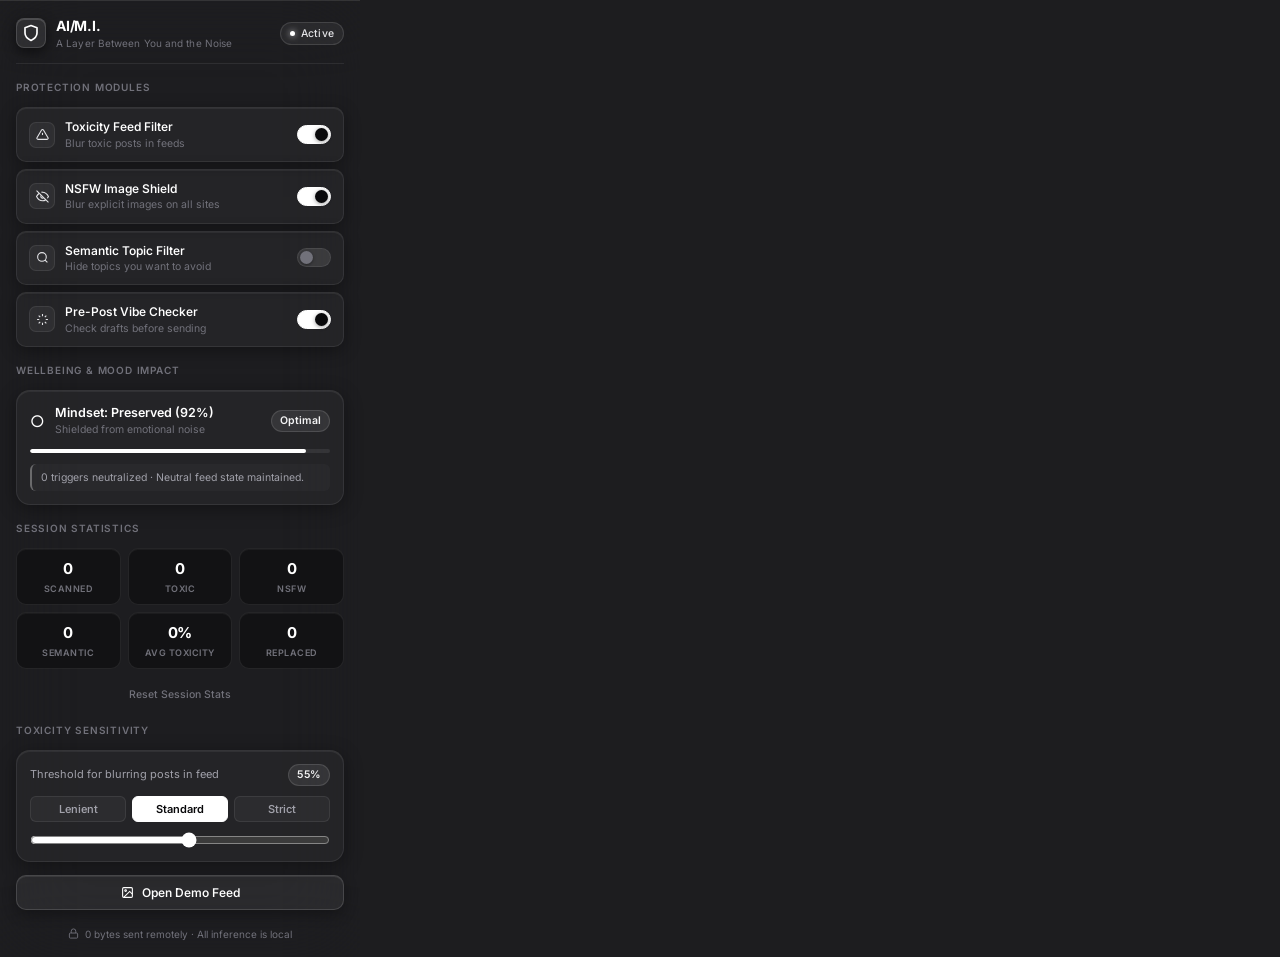
==== commit 6d51077f: "feat(design): pure minimalist monochrome aesthetic, designer-grade glass UI" ====
--- a/extension/popup.html
+++ b/extension/popup.html
@@ -92,19 +92,19 @@
   <section class="section mood-section">
     <div class="mood-header">
       <div class="mood-status">
-        <span class="mood-emoji" id="mood-emoji">😌</span>
+        <span class="mood-emoji" id="mood-emoji">○</span>
         <div>
           <div class="mood-score-text" id="mood-score-text">Mindset: Preserved (92%)</div>
-          <div class="mood-subtext" id="mood-subtext">Shielded from negative emotional drift</div>
+          <div class="mood-subtext" id="mood-subtext">Shielded from emotional noise</div>
         </div>
       </div>
-      <span class="section-badge" id="mood-badge">Balanced</span>
+      <span class="section-badge" id="mood-badge">Optimal</span>
     </div>
     <div class="mood-bar-container">
       <div class="mood-bar-fill" id="mood-bar-fill" style="width: 92%;"></div>
     </div>
     <div class="mood-insights" id="mood-insights">
-      🛡️ 0 toxic triggers neutralized · Zero doomscrolling fatigue detected.
+      0 triggers neutralized · Neutral feed state maintained.
     </div>
   </section>
 
--- a/extension/popup.css
+++ b/extension/popup.css
@@ -1,35 +1,26 @@
 /**
- * AI/M.I. (CYHI) — Popup Stylesheet
- * Dark, modern, glassmorphism design system
+ * AI/M.I. (CYHI) — Extension Settings Window
+ * Pure Minimalist Monochrome Designer Aesthetic
  */
 
 :root {
-  --bg-primary: #0b0f19;
-  --bg-card: rgba(18, 24, 38, 0.85);
-  --bg-card-hover: rgba(28, 36, 56, 0.95);
-  --bg-card-subtle: rgba(255, 255, 255, 0.03);
+  --bg-primary: rgba(10, 10, 12, 0.92);
+  --bg-card: rgba(255, 255, 255, 0.035);
+  --bg-card-hover: rgba(255, 255, 255, 0.065);
+  --bg-card-subtle: rgba(255, 255, 255, 0.02);
   --border-card: rgba(255, 255, 255, 0.08);
-  --border-focus: #6366f1;
-
-  --accent-purple: #8b5cf6;
-  --accent-indigo: #6366f1;
-  --accent-cyan: #06b6d4;
-  --accent-pink: #ec4899;
-
-  --text-primary: #f8fafc;
-  --text-secondary: #94a3b8;
-  --text-muted: #64748b;
-
-  --status-safe: #10b981;
-  --status-safe-bg: rgba(16, 185, 129, 0.12);
-  --status-toxic: #f43f5e;
-  --status-toxic-bg: rgba(244, 63, 94, 0.12);
-
-  --font-sans: 'Inter', system-ui, -apple-system, BlinkMacSystemFont, 'Segoe UI', Roboto, sans-serif;
+  --border-card-highlight: rgba(255, 255, 255, 0.18);
+  --border-focus: rgba(255, 255, 255, 0.35);
+
+  --text-primary: #ffffff;
+  --text-secondary: #a1a1aa;
+  --text-muted: #71717a;
+
+  --font-sans: -apple-system, BlinkMacSystemFont, "Inter", "SF Pro Display", "Segoe UI", Roboto, sans-serif;
   --radius-lg: 14px;
   --radius-md: 10px;
   --radius-sm: 6px;
-  --transition: all 0.2s cubic-bezier(0.16, 1, 0.3, 1);
+  --transition: all 0.18s cubic-bezier(0.16, 1, 0.3, 1);
 }
 
 * {
@@ -38,10 +29,14 @@
   box-sizing: border-box;
 }
 
+html {
+  background: transparent;
+}
+
 body {
   width: 360px;
   min-height: 520px;
-  background-color: var(--bg-primary);
+  background: var(--bg-primary);
   color: var(--text-primary);
   font-family: var(--font-sans);
   font-size: 13px;
@@ -49,13 +44,16 @@
   user-select: none;
   -webkit-font-smoothing: antialiased;
   overflow-x: hidden;
+  backdrop-filter: blur(40px) saturate(160%);
+  -webkit-backdrop-filter: blur(40px) saturate(160%);
+  box-shadow: inset 0 1px 0 rgba(255, 255, 255, 0.1);
 }
 
 .app {
   padding: 16px;
   display: flex;
   flex-direction: column;
-  gap: 14px;
+  gap: 13px;
 }
 
 /* ── Header ── */
@@ -74,15 +72,18 @@
 }
 
 .brand-icon {
-  width: 32px;
-  height: 32px;
-  border-radius: 9px;
-  background: linear-gradient(135deg, var(--accent-indigo), var(--accent-purple));
+  width: 30px;
+  height: 30px;
+  border-radius: 8px;
+  background: rgba(255, 255, 255, 0.08);
+  backdrop-filter: blur(16px);
+  -webkit-backdrop-filter: blur(16px);
+  border: 1px solid rgba(255, 255, 255, 0.14);
   display: flex;
   align-items: center;
   justify-content: center;
-  color: #fff;
-  box-shadow: 0 4px 14px rgba(99, 102, 241, 0.35);
+  color: #ffffff;
+  box-shadow: 0 4px 12px rgba(0, 0, 0, 0.5), inset 0 1px 0 rgba(255, 255, 255, 0.15);
 }
 
 .brand-copy {
@@ -91,63 +92,56 @@
 }
 
 .brand-name {
-  font-size: 15px;
-  font-weight: 800;
-  letter-spacing: -0.3px;
-  background: linear-gradient(90deg, #ffffff 0%, #cbd5e1 100%);
-  -webkit-background-clip: text;
-  -webkit-text-fill-color: transparent;
+  font-size: 14px;
+  font-weight: 700;
+  letter-spacing: -0.2px;
+  color: #ffffff;
 }
 
 .brand-sub {
   font-size: 10px;
-  font-weight: 500;
-  color: var(--text-muted);
+  font-weight: 400;
+  color: var(--text-muted);
+  letter-spacing: 0.1px;
 }
 
 .status-pill {
   display: inline-flex;
   align-items: center;
   gap: 6px;
-  padding: 4px 10px;
+  padding: 3px 9px;
   border-radius: 20px;
-  background: rgba(16, 185, 129, 0.12);
-  border: 1px solid rgba(16, 185, 129, 0.3);
-  color: #34d399;
-  font-size: 11px;
-  font-weight: 600;
+  background: rgba(255, 255, 255, 0.06);
+  border: 1px solid rgba(255, 255, 255, 0.12);
+  color: #e4e4e7;
+  font-size: 10.5px;
+  font-weight: 500;
+  letter-spacing: 0.2px;
 }
 
 .pulse {
-  width: 6px;
-  height: 6px;
+  width: 5px;
+  height: 5px;
   border-radius: 50%;
-  background: #10b981;
-  box-shadow: 0 0 8px #10b981;
-  animation: pulseAnim 2s infinite;
-}
-
-@keyframes pulseAnim {
-  0% { transform: scale(0.95); opacity: 0.8; }
-  50% { transform: scale(1.3); opacity: 1; }
-  100% { transform: scale(0.95); opacity: 0.8; }
+  background: #ffffff;
+  box-shadow: 0 0 6px rgba(255, 255, 255, 0.8);
 }
 
 /* ── Section Labels ── */
 .section-label {
-  font-size: 11px;
-  font-weight: 700;
+  font-size: 10px;
+  font-weight: 600;
   text-transform: uppercase;
-  letter-spacing: 0.7px;
-  color: var(--text-muted);
-  margin-top: 4px;
-}
-
-/* ── Toggle Cards ── */
+  letter-spacing: 0.8px;
+  color: var(--text-muted);
+  margin-top: 3px;
+}
+
+/* ── Toggle Cards (Monochrome Minimalist) ── */
 .card-group {
   display: flex;
   flex-direction: column;
-  gap: 8px;
+  gap: 7px;
 }
 
 .toggle-card {
@@ -157,13 +151,17 @@
   padding: 10px 12px;
   border-radius: var(--radius-md);
   background: var(--bg-card);
+  backdrop-filter: blur(20px);
+  -webkit-backdrop-filter: blur(20px);
   border: 1px solid var(--border-card);
+  box-shadow: 0 4px 16px rgba(0, 0, 0, 0.35), inset 0 1px 0 rgba(255, 255, 255, 0.06);
   transition: var(--transition);
 }
 
 .toggle-card:hover {
   background: var(--bg-card-hover);
-  border-color: rgba(255, 255, 255, 0.12);
+  border-color: var(--border-card-highlight);
+  box-shadow: 0 6px 20px rgba(0, 0, 0, 0.45), inset 0 1px 0 rgba(255, 255, 255, 0.1);
 }
 
 .toggle-info {
@@ -173,23 +171,26 @@
 }
 
 .toggle-icon {
-  width: 28px;
-  height: 28px;
-  border-radius: 8px;
+  width: 26px;
+  height: 26px;
+  border-radius: 7px;
   display: flex;
   align-items: center;
   justify-content: center;
   flex-shrink: 0;
-}
-
-.toxicity-icon { background: rgba(244, 63, 94, 0.15); color: #fb7185; }
-.nsfw-icon     { background: rgba(236, 72, 153, 0.15); color: #f472b6; }
-.semantic-icon { background: rgba(6, 182, 212, 0.15); color: #22d3ee; }
-.vibe-icon     { background: rgba(139, 92, 246, 0.15); color: #a78bfa; }
+  background: rgba(255, 255, 255, 0.05);
+  border: 1px solid rgba(255, 255, 255, 0.08);
+  color: #d4d4d8;
+}
+
+.toxicity-icon, .nsfw-icon, .semantic-icon, .vibe-icon {
+  background: rgba(255, 255, 255, 0.05);
+  color: #e4e4e7;
+}
 
 .toggle-label {
-  font-size: 12.5px;
-  font-weight: 600;
+  font-size: 12px;
+  font-weight: 550;
   color: var(--text-primary);
   display: block;
 }
@@ -200,12 +201,12 @@
   display: block;
 }
 
-/* ── Switch ── */
+/* ── Minimalist Toggle Switch ── */
 .switch {
   position: relative;
   display: inline-block;
-  width: 36px;
-  height: 20px;
+  width: 34px;
+  height: 19px;
   flex-shrink: 0;
 }
 
@@ -219,7 +220,8 @@
   position: absolute;
   cursor: pointer;
   top: 0; left: 0; right: 0; bottom: 0;
-  background-color: #334155;
+  background-color: rgba(255, 255, 255, 0.1);
+  border: 1px solid rgba(255, 255, 255, 0.08);
   transition: var(--transition);
   border-radius: 20px;
 }
@@ -227,33 +229,39 @@
 .slider:before {
   position: absolute;
   content: "";
-  height: 14px;
-  width: 14px;
-  left: 3px;
-  bottom: 3px;
-  background-color: #cbd5e1;
+  height: 13px;
+  width: 13px;
+  left: 2px;
+  bottom: 2px;
+  background-color: #71717a;
   transition: var(--transition);
   border-radius: 50%;
+  box-shadow: 0 1px 3px rgba(0, 0, 0, 0.4);
 }
 
 input:checked + .slider {
-  background: linear-gradient(135deg, var(--accent-indigo), var(--accent-purple));
+  background-color: #ffffff;
+  border-color: #ffffff;
 }
 
 input:checked + .slider:before {
-  transform: translateX(16px);
-  background-color: #ffffff;
+  transform: translateX(15px);
+  background-color: #09090b;
+  box-shadow: 0 1px 4px rgba(0, 0, 0, 0.4);
 }
 
 /* ── Sections & Cards ── */
 .section {
   background: var(--bg-card);
+  backdrop-filter: blur(20px);
+  -webkit-backdrop-filter: blur(20px);
   border: 1px solid var(--border-card);
-  border-radius: var(--radius-md);
-  padding: 12px;
+  border-radius: var(--radius-lg);
+  padding: 13px;
   display: flex;
   flex-direction: column;
   gap: 10px;
+  box-shadow: 0 4px 18px rgba(0, 0, 0, 0.35), inset 0 1px 0 rgba(255, 255, 255, 0.06);
 }
 
 .section-header {
@@ -268,15 +276,17 @@
 }
 
 .section-badge {
-  font-size: 11px;
-  font-weight: 700;
-  color: var(--accent-purple);
-  background: rgba(139, 92, 246, 0.12);
+  font-size: 10.5px;
+  font-weight: 600;
+  letter-spacing: 0.2px;
+  color: #f4f4f5;
+  background: rgba(255, 255, 255, 0.08);
+  border: 1px solid rgba(255, 255, 255, 0.12);
   padding: 2px 8px;
   border-radius: 12px;
 }
 
-/* ── Quick Vibe Test ── */
+/* ── Quick Vibe Test / Input ── */
 .input-row, .topics-input-row {
   display: flex;
   gap: 8px;
@@ -284,10 +294,10 @@
 
 input[type="text"] {
   flex: 1;
-  background: rgba(15, 23, 42, 0.8);
+  background: rgba(0, 0, 0, 0.6);
   border: 1px solid var(--border-card);
   border-radius: var(--radius-sm);
-  padding: 8px 10px;
+  padding: 7px 10px;
   font-size: 12px;
   color: var(--text-primary);
   font-family: inherit;
@@ -297,60 +307,66 @@
 
 input[type="text"]:focus {
   border-color: var(--border-focus);
-  box-shadow: 0 0 0 2px rgba(99, 102, 241, 0.2);
+  box-shadow: 0 0 0 2px rgba(255, 255, 255, 0.08);
 }
 
 button {
   cursor: pointer;
   font-family: inherit;
   font-size: 12px;
-  font-weight: 600;
+  font-weight: 550;
   border-radius: var(--radius-sm);
   border: none;
-  padding: 8px 14px;
+  padding: 7px 13px;
   transition: var(--transition);
 }
 
-#qcheck-btn, #add-topic-btn {
-  background: linear-gradient(135deg, var(--accent-indigo), var(--accent-purple));
-  color: #fff;
+#add-topic-btn {
+  background: #ffffff;
+  color: #09090b;
   flex-shrink: 0;
+  font-weight: 600;
+  box-shadow: 0 2px 8px rgba(0, 0, 0, 0.4);
 }
 
 #add-topic-btn:hover {
-  filter: brightness(1.1);
+  background: #e4e4e7;
   transform: translateY(-1px);
 }
 
-/* ── Stats Grid ── */
+/* ── Stats Grid (Minimalist Monochrome) ── */
 .stats-grid {
   display: grid;
   grid-template-columns: repeat(3, 1fr);
-  gap: 8px;
+  gap: 7px;
 }
 
 .stat {
-  background: var(--bg-card);
+  background: rgba(0, 0, 0, 0.35);
   border: 1px solid var(--border-card);
+  backdrop-filter: blur(14px);
+  -webkit-backdrop-filter: blur(14px);
   border-radius: var(--radius-md);
-  padding: 10px 8px;
+  padding: 9px 8px;
   display: flex;
   flex-direction: column;
   align-items: center;
   justify-content: center;
+  box-shadow: inset 0 1px 0 rgba(255, 255, 255, 0.04);
 }
 
 .stat-val {
-  font-size: 16px;
-  font-weight: 800;
-  color: #fff;
+  font-size: 15px;
+  font-weight: 700;
+  color: #ffffff;
   letter-spacing: -0.3px;
 }
 
 .stat-lbl {
-  font-size: 9.5px;
+  font-size: 9px;
   font-weight: 600;
   text-transform: uppercase;
+  letter-spacing: 0.5px;
   color: var(--text-muted);
   margin-top: 2px;
 }
@@ -359,9 +375,10 @@
   background: transparent;
   color: var(--text-muted);
   border: 1px solid transparent;
-  padding: 6px 12px;
-  font-size: 11px;
+  padding: 5px 10px;
+  font-size: 10.5px;
   font-weight: 500;
+  align-self: center;
 }
 
 .ghost-btn:hover {
@@ -377,29 +394,30 @@
 
 .preset {
   flex: 1;
-  background: rgba(255, 255, 255, 0.05);
+  background: rgba(255, 255, 255, 0.04);
   border: 1px solid var(--border-card);
   color: var(--text-secondary);
   padding: 5px 0;
   font-size: 11px;
   border-radius: var(--radius-sm);
+  transition: var(--transition);
 }
 
 .preset:hover {
-  background: rgba(255, 255, 255, 0.1);
-  color: var(--text-primary);
+  background: rgba(255, 255, 255, 0.08);
+  color: #ffffff;
 }
 
 .preset.active {
-  background: rgba(99, 102, 241, 0.2);
-  border-color: var(--accent-indigo);
-  color: #fff;
-  font-weight: 700;
+  background: #ffffff;
+  border-color: #ffffff;
+  color: #09090b;
+  font-weight: 600;
 }
 
 .cyhi-slider {
   width: 100%;
-  accent-color: var(--accent-purple);
+  accent-color: #ffffff;
   cursor: pointer;
 }
 
@@ -415,10 +433,10 @@
 .topic-tag {
   display: inline-flex;
   align-items: center;
-  gap: 4px;
-  background: rgba(6, 182, 212, 0.15);
-  border: 1px solid rgba(6, 182, 212, 0.3);
-  color: #67e8f9;
+  gap: 5px;
+  background: rgba(255, 255, 255, 0.06);
+  border: 1px solid rgba(255, 255, 255, 0.12);
+  color: #e4e4e7;
   font-size: 11px;
   padding: 3px 8px;
   border-radius: 12px;
@@ -428,63 +446,71 @@
   background: none;
   border: none;
   padding: 0;
-  color: #67e8f9;
+  color: #a1a1aa;
   font-size: 12px;
   line-height: 1;
   cursor: pointer;
 }
 
-/* ── Accent & Demo Buttons ── */
+.topic-tag button:hover {
+  color: #ffffff;
+}
+
+/* ── Demo Button ── */
 .accent-btn {
   display: flex;
   align-items: center;
   justify-content: center;
   gap: 8px;
-  background: rgba(99, 102, 241, 0.15);
-  border: 1px solid rgba(99, 102, 241, 0.35);
-  color: #c7d2fe;
-  padding: 10px;
+  background: rgba(255, 255, 255, 0.06);
+  border: 1px solid rgba(255, 255, 255, 0.14);
+  color: #ffffff;
+  padding: 9px;
+  font-size: 12px;
+  font-weight: 550;
+  border-radius: var(--radius-md);
+  box-shadow: 0 4px 14px rgba(0, 0, 0, 0.3), inset 0 1px 0 rgba(255, 255, 255, 0.08);
+  backdrop-filter: blur(12px);
+  -webkit-backdrop-filter: blur(12px);
+}
+
+.accent-btn:hover {
+  background: rgba(255, 255, 255, 0.12);
+  border-color: rgba(255, 255, 255, 0.25);
+  transform: translateY(-1px);
+}
+
+/* ── Digital Wellbeing & Mood Section (Monochrome Minimalist) ── */
+.mood-section {
+  background: var(--bg-card);
+  backdrop-filter: blur(20px);
+  -webkit-backdrop-filter: blur(20px);
+  border: 1px solid var(--border-card);
+  gap: 8px;
+}
+
+.mood-header {
+  display: flex;
+  align-items: center;
+  justify-content: space-between;
+}
+
+.mood-status {
+  display: flex;
+  align-items: center;
+  gap: 10px;
+}
+
+.mood-emoji {
+  font-size: 16px;
+  line-height: 1;
+  color: #ffffff;
+}
+
+.mood-score-text {
   font-size: 12.5px;
   font-weight: 600;
-  border-radius: var(--radius-md);
-  box-shadow: 0 2px 8px rgba(0, 0, 0, 0.2);
-}
-
-.accent-btn:hover {
-  background: rgba(99, 102, 241, 0.25);
-  color: #fff;
-  border-color: var(--accent-indigo);
-  transform: translateY(-1px);
-}
-
-/* ── Digital Wellbeing & Mood Section ── */
-.mood-section {
-  background: linear-gradient(145deg, rgba(16, 24, 40, 0.9), rgba(15, 23, 42, 0.75));
-  border: 1px solid rgba(99, 102, 241, 0.2);
-  gap: 8px;
-}
-
-.mood-header {
-  display: flex;
-  align-items: center;
-  justify-content: space-between;
-}
-
-.mood-status {
-  display: flex;
-  align-items: center;
-  gap: 10px;
-}
-
-.mood-emoji {
-  font-size: 24px;
-  line-height: 1;
-}
-
-.mood-score-text {
-  font-size: 13px;
-  font-weight: 700;
-  color: #fff;
+  color: #ffffff;
 }
 
 .mood-subtext {
@@ -494,27 +520,27 @@
 
 .mood-bar-container {
   width: 100%;
-  height: 6px;
+  height: 4px;
   background: rgba(255, 255, 255, 0.08);
-  border-radius: 3px;
+  border-radius: 2px;
   overflow: hidden;
-  margin: 4px 0;
+  margin: 3px 0;
 }
 
 .mood-bar-fill {
   height: 100%;
-  background: linear-gradient(90deg, #10b981, #6366f1);
-  border-radius: 3px;
-  transition: width 0.4s ease, background 0.4s ease;
+  background: #ffffff;
+  border-radius: 2px;
+  transition: width 0.4s ease;
 }
 
 .mood-insights {
-  font-size: 11px;
+  font-size: 10.5px;
   color: var(--text-secondary);
-  background: rgba(255, 255, 255, 0.03);
-  padding: 6px 8px;
+  background: rgba(255, 255, 255, 0.025);
+  padding: 6px 9px;
   border-radius: var(--radius-sm);
-  border-left: 2px solid var(--accent-indigo);
+  border-left: 2px solid rgba(255, 255, 255, 0.3);
 }
 
 /* ── Footer ── */
@@ -528,4 +554,3 @@
   text-align: center;
   padding-top: 4px;
 }
-
